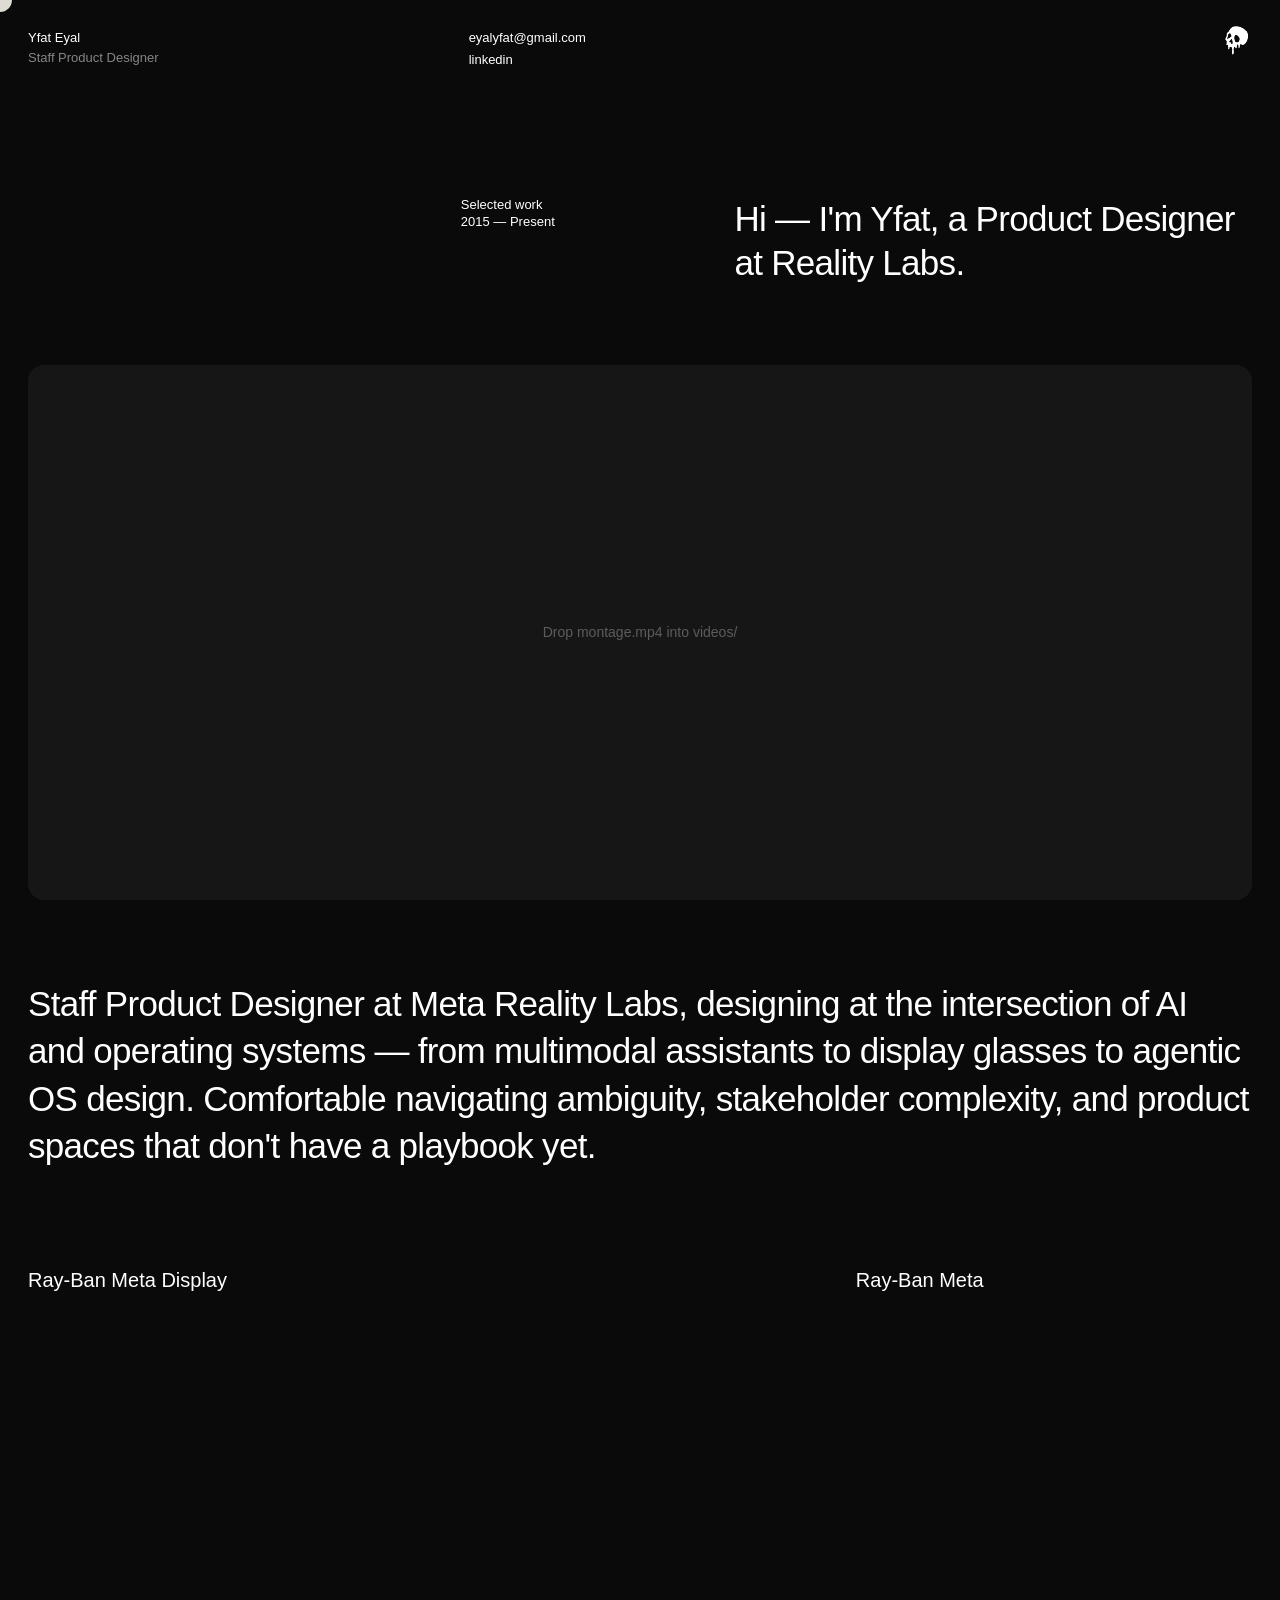
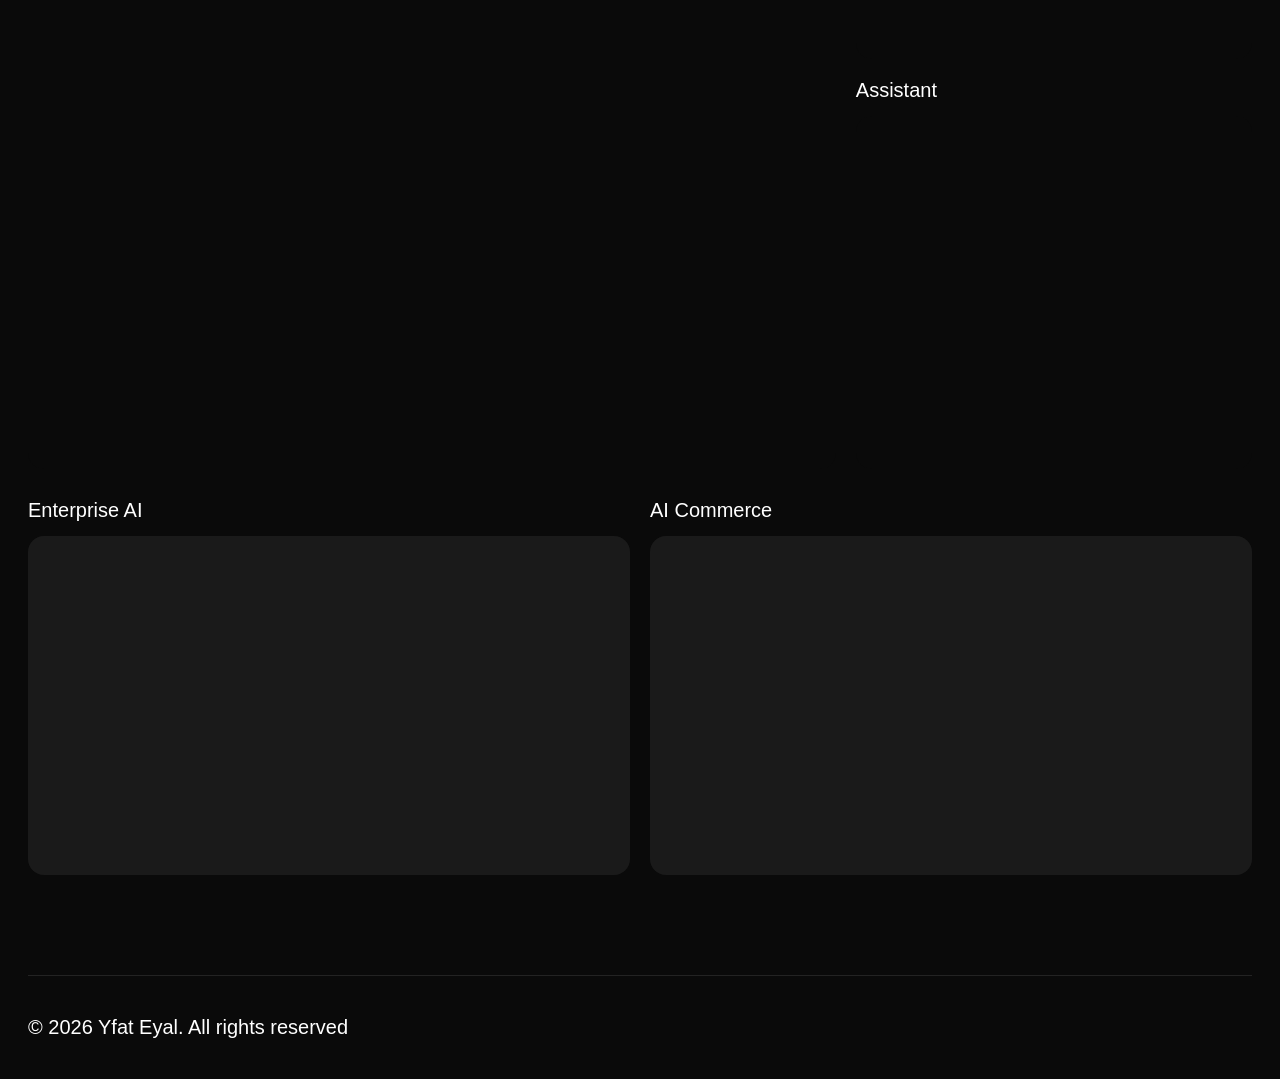
==== index.html @ 8443799b "Portfolio site initial build" ====
<!DOCTYPE html>
<html lang="en">
<head>
<meta charset="UTF-8">
<meta name="viewport" content="width=device-width, initial-scale=1.0">
<title>Yfat Eyal — Staff Product Designer</title>
<link rel="stylesheet" href="styles.css">
</head>
<body>

<!-- NAV -->
<header id="header">
  <div class="nav-left">
    <div class="nav-name">Yfat Eyal</div>
    <div class="nav-title">Staff Product Designer</div>
  </div>
  <div class="nav-mid">
    <a href="mailto:eyalyfat@gmail.com" class="nav-link magnetic">eyalyfat@gmail.com</a>
    <a href="#" class="nav-link magnetic">linkedin</a>
  </div>
  <div class="nav-right">
    <img class="nav-skull" src="skull.png" alt="">
  </div>
</header>

<!-- HERO -->
<section id="hero">
  <div class="hero-left">
    <p class="hero-label">Selected work</p>
    <p class="hero-date">2015 — Present</p>
  </div>
  <h1 class="hero-statement">Hi — I'm Yfat, a Product Designer at Reality Labs.</h1>
</section>

<!-- MONTAGE -->
<section id="montage">
  <video autoplay loop muted playsinline>
    <source src="videos/montage.mp4" type="video/mp4">
  </video>
  <div class="montage-placeholder">Drop montage.mp4 into videos/</div>
</section>

<!-- BIO -->
<section id="bio">
  <p class="bio-text">Staff Product Designer at Meta Reality Labs, designing at the intersection of AI and operating systems — from multimodal assistants to display glasses to agentic OS design. Comfortable navigating ambiguity, stakeholder complexity, and product spaces that don't have a playbook yet.</p>
</section>

<!-- PROJECTS -->
<section id="projects">
  <div class="projects-grid">

    <!-- Row 1: tall left + short right -->
    <div class="project project-tall" data-reveal>
      <div class="project-label">
        <a href="display.html" class="project-link">Ray-Ban Meta Display</a>
      </div>
      <div class="project-desc-hover">
        <p class="project-desc-text">Leading product design for Meta's first display glasses — defining the OS, interaction model, and system UX from concept through launch.</p>
      </div>
      <div class="project-media project-media-tall">
        <video autoplay loop muted playsinline>
          <source src="videos/display.mp4" type="video/mp4">
        </video>
      </div>
    </div>

    <div class="project-stack">
      <div class="project" data-reveal>
        <div class="project-label">
          <a href="rayban.html" class="project-link">Ray-Ban Meta</a>
        </div>
        <div class="project-desc-hover">
          <p class="project-desc-text">Defining the end-to-end experience for Meta's most successful wearable — camera, audio, AI, and daily use.</p>
        </div>
        <div class="project-media project-media-short">
          <video autoplay loop muted playsinline>
            <source src="videos/rayban.mp4" type="video/mp4">
          </video>
        </div>
      </div>

      <div class="project" data-reveal>
        <div class="project-label">
          <a href="assistant.html" class="project-link">Assistant</a>
        </div>
        <div class="project-desc-hover">
          <p class="project-desc-text">Designing Meta AI's assistant across Portal, Ray-Ban Meta, and Quest — one voice, multiple devices.</p>
        </div>
        <div class="project-media project-media-short">
          <video autoplay loop muted playsinline>
            <source src="videos/assistant.mp4" type="video/mp4">
          </video>
        </div>
      </div>
    </div>

  </div>

  <!-- Row 2: two equal columns -->
  <div class="projects-row">
    <div class="project" data-reveal>
      <div class="project-label">
        <a href="enterprise.html" class="project-link">Enterprise AI</a>
      </div>
      <div class="project-desc-hover">
        <p class="project-desc-text">Leveraging AI to streamline Meta's internal asset operations — from vision to shipped product.</p>
      </div>
      <div class="project-media project-media-wide">
        <div class="media-placeholder-bg"></div>
      </div>
    </div>

    <div class="project" data-reveal>
      <div class="project-label">
        <a href="commerce.html" class="project-link">AI Commerce</a>
      </div>
      <div class="project-desc-hover">
        <p class="project-desc-text">Applying CV and NLU across Instagram and Meta's apps to reduce friction in shopping experiences.</p>
      </div>
      <div class="project-media project-media-wide">
        <div class="media-placeholder-bg"></div>
      </div>
    </div>
  </div>

</section>

<!-- FOOTER -->
<footer id="footer">
  <span class="footer-text">© 2026 Yfat Eyal. All rights reserved</span>
</footer>

<div id="cursor-dot"></div>
<script src="cursor.js"></script>
<script src="app.js"></script>
</body>
</html>
---- styles.css ----
* { margin: 0; padding: 0; box-sizing: border-box; }

:root {
  --bg: #0a0a0a;
  --white: #ffffff;
  --gray-1: rgba(255, 255, 255, 0.85);
  --gray-2: rgba(255, 255, 255, 0.5);
  --gray-3: rgba(255, 255, 255, 0.3);
  --font: 'Helvetica Neue', Helvetica, Arial, sans-serif;
  --edge: 28px;
}

html { scroll-behavior: smooth; cursor: none; }
body {
  background: var(--bg);
  color: var(--white);
  font-family: var(--font);
  font-weight: 400;
  -webkit-font-smoothing: antialiased;
  cursor: none;
  overflow-x: hidden;
}
a, button { cursor: none; }

/* ================================ */
/* CURSOR                           */
/* ================================ */
#cursor-dot {
  position: fixed; top: 0; left: 0;
  width: 40px; height: 40px;
  border-radius: 50%;
  background: #e8e4de;
  pointer-events: none; z-index: 9999;
  mix-blend-mode: difference;
}
#cursor-dot.hovering {
  width: 80px; height: 80px;
  background: #e8e4de;
}
#cursor-dot.on-text,
#cursor-dot.on-text-lg,
#cursor-dot.on-text-xl {
  background: #e8e4de;
  border-radius: 50% !important;
  mix-blend-mode: difference;
}
#cursor-dot.on-text { width: 60px !important; height: 60px !important; }
#cursor-dot.on-text-lg { width: 80px !important; height: 80px !important; }
#cursor-dot.on-text-xl { width: 100px !important; height: 100px !important; }
#cursor-dot.clicking { transform: scale(0.85); }

/* ================================ */
/* HEADER                           */
/* ================================ */
#header {
  display: grid;
  grid-template-columns: 36% 1fr auto;
  padding: var(--edge);
  align-items: flex-start;
}

.nav-name { font-size: 13px; font-weight: 500; color: var(--white); line-height: 1.5; }
.nav-title { font-size: 13px; color: var(--gray-2); line-height: 1.5; }
.nav-mid { display: flex; flex-direction: column; gap: 2px; }
.nav-link { font-size: 13px; color: var(--white); text-decoration: none; line-height: 1.5; transition: color 0.2s; }
.nav-link:hover { color: var(--gray-2); }
.nav-right { display: flex; justify-content: flex-end; }

.nav-skull {
  width: 32px;
  height: auto;
  mix-blend-mode: screen;
  filter: grayscale(1) brightness(2);
  animation: skullDrip 3s ease-in-out infinite;
  margin-top: -6px;
}

@keyframes skullDrip {
  0%, 100% { transform: translateY(0); }
  50% { transform: translateY(3px); }
}

/* ================================ */
/* HERO                             */
/* ================================ */
#hero {
  position: relative;
  padding: 100px var(--edge) 80px;
}

.hero-left {
  position: absolute;
  left: 36%;
  top: 100px;
}
.hero-label { font-size: 13px; color: var(--white); margin-bottom: 2px; }
.hero-date { font-size: 13px; color: var(--white); }

.hero-statement {
  margin-left: calc(60% - var(--edge));
  font-size: 35px;
  font-weight: 400;
  line-height: 1.25;
  color: var(--white);
  letter-spacing: -0.02em;
  max-width: 580px;
}

/* ================================ */
/* MONTAGE                          */
/* ================================ */
#montage {
  margin: 0 var(--edge);
  aspect-ratio: 16 / 7;
  overflow: hidden;
  position: relative;
  border-radius: 16px;
}
#montage video { width: 100%; height: 100%; object-fit: cover; }
.montage-placeholder {
  position: absolute; inset: 0;
  background: #161616;
  display: flex; align-items: center; justify-content: center;
  color: var(--gray-3); font-size: 14px;
}

/* ================================ */
/* BIO                              */
/* ================================ */
#bio { padding: 80px var(--edge) 100px; }
.bio-text {
  font-size: 35px;
  font-weight: 400;
  line-height: 1.35;
  color: var(--white);
  letter-spacing: -0.02em;
}

/* ================================ */
/* PROJECTS                         */
/* ================================ */
#projects { padding: 0 var(--edge); }

.projects-grid {
  display: grid;
  grid-template-columns: 66% 1fr;
  grid-template-rows: 800px;
  gap: 20px;
}

.project {
  opacity: 0; transform: translateY(30px);
  transition: opacity 0.7s cubic-bezier(0.16, 1, 0.3, 1), transform 0.7s cubic-bezier(0.16, 1, 0.3, 1);
}
.project.revealed { opacity: 1; transform: translateY(0); }

.project-tall {
  display: flex;
  flex-direction: column;
  height: 100%;
}
.project-tall .project-media {
  flex: 1;
  height: 0;
}

.project-stack {
  display: grid;
  grid-template-rows: 1fr 1fr;
  gap: 20px;
  height: 100%;
}

.project-stack .project {
  display: flex;
  flex-direction: column;
  min-height: 0;
}
.project-stack .project-media {
  flex: 1;
  height: 0;
}

.project-label { display: flex; align-items: center; gap: 6px; margin-bottom: 14px; }
.project-link { font-size: 20px; color: var(--white); text-decoration: none; pointer-events: none; }

.project-media {
  width: 100%; overflow: hidden; position: relative;
  background: #0a0a0a; border-radius: 16px;
  min-height: 0;
}
.project-media video { width: 100%; height: 100%; object-fit: cover; display: block; position: absolute; inset: 0; }
.project-media-tall { min-height: 0; }
.project-media-short { min-height: 0; }
.project-media-wide { aspect-ratio: 16 / 9; }

.media-placeholder {
  position: absolute; inset: 0;
  display: flex; align-items: center; justify-content: center;
  color: var(--gray-3); font-size: 14px;
}

/* Hover: image goes black, description appears */
.project-media {
  transition: background 0.4s ease;
}

.project-media video,
.project-media .media-placeholder-bg {
  transition: opacity 0.4s ease;
}

.project:hover .project-media video,
.project:hover .project-media .media-placeholder-bg {
  opacity: 0;
}

.media-placeholder-bg {
  position: absolute;
  inset: 0;
  background: #1a1a1a;
}

.project-hover {
  display: none;
}

.project-desc-hover {
  max-height: 0;
  overflow: hidden;
  opacity: 0;
  transition: max-height 0.4s ease, opacity 0.3s ease, margin 0.3s ease;
  margin-bottom: 0;
}

.project:hover .project-desc-hover {
  max-height: 100px;
  opacity: 1;
  margin-bottom: 10px;
}

.project-desc-text {
  font-size: 20px;
  font-weight: 400;
  color: var(--white);
  line-height: 1.4;
  padding-top: 6px;
  max-width: 60%;
}

.projects-row {
  display: grid; grid-template-columns: 1fr 1fr;
  gap: 20px; margin-top: 30px;
}

/* ================================ */
/* FOOTER                           */
/* ================================ */
#footer {
  padding: 40px 0;
  margin: 100px var(--edge) 0;
  border-top: 1px solid rgba(255, 255, 255, 0.1);
  text-align: left;
}
.footer-text {
  font-size: 20px;
  font-weight: 300;
  color: var(--white);
}

/* ================================ */
/* RESPONSIVE                       */
/* ================================ */
@media (max-width: 1024px) {
  .hero-statement { font-size: 36px; max-width: 480px; }
  .bio-text { font-size: 36px; }
}

@media (max-width: 768px) {
  :root { --edge: 20px; }

  #header {
    display: grid;
    grid-template-columns: auto 1fr auto;
    gap: 16px;
    align-items: flex-start;
  }
  .nav-mid { flex-direction: row; gap: 12px; flex-wrap: wrap; }
  .nav-skull { width: 24px; margin-top: 0; }

  #hero {
    display: block;
    padding: 60px var(--edge) 40px;
  }
  .hero-left { display: none; }
  .hero-statement {
    margin-left: 0;
    font-size: 36px;
    max-width: 100%;
  }

  #montage { margin: 0 var(--edge); aspect-ratio: 16 / 9; }

  #bio { padding: 40px var(--edge) 60px; }
  .bio-text { font-size: 28px; }

  .projects-grid {
    grid-template-columns: 1fr;
    grid-template-rows: auto;
  }
  .project-tall { height: auto; }
  .project-tall .project-media { height: auto; }
  .project-media-tall { min-height: auto; aspect-ratio: 16 / 10; }
  .project-media-short { aspect-ratio: 16 / 10; }
  .project-media video { position: relative; }
  .project-stack { gap: 30px; }
  .projects-row { grid-template-columns: 1fr; }
  .project-media-wide { aspect-ratio: 16 / 10; }

  .project-hover { padding: 20px; }
  .project-hover-text { font-size: 24px; }
}

@media (max-width: 480px) {
  :root { --edge: 16px; }
  .hero-statement { font-size: 28px; }
  .bio-text { font-size: 24px; }
  .project-hover-text { font-size: 20px; }
}
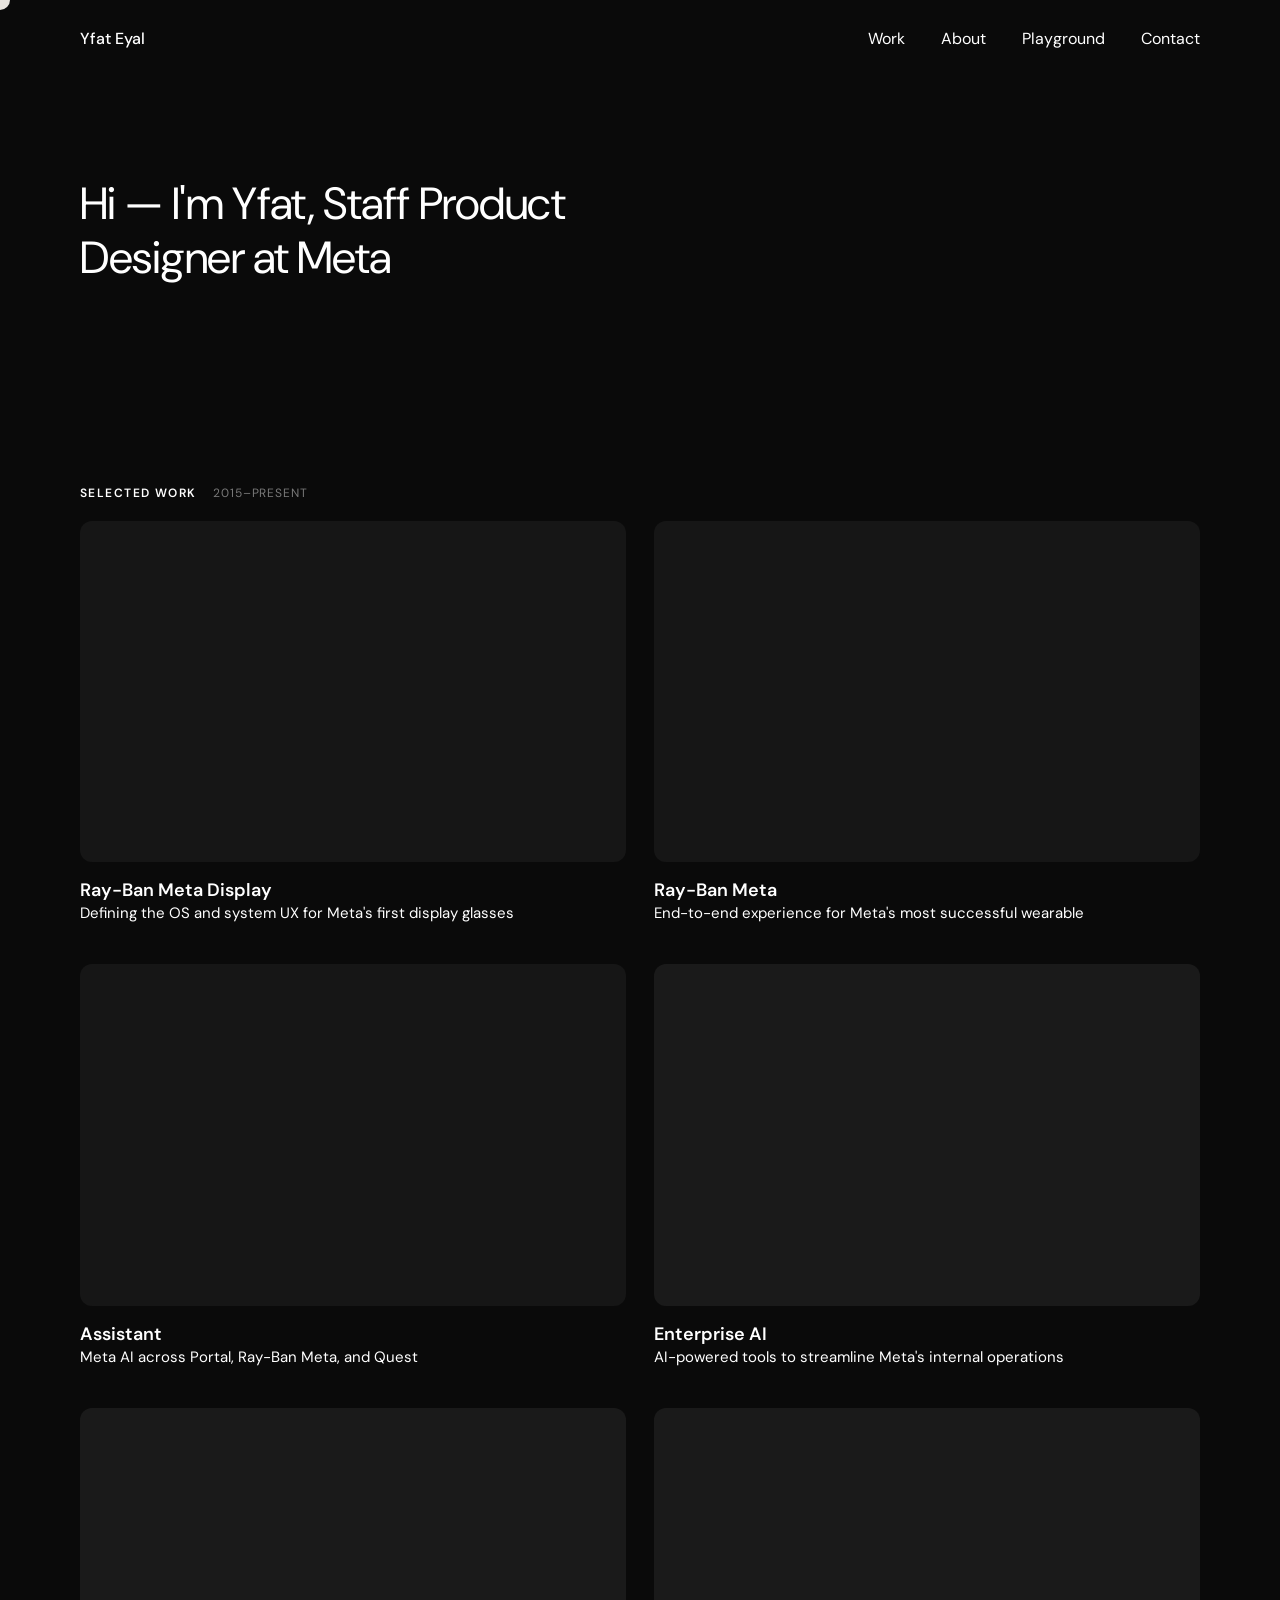
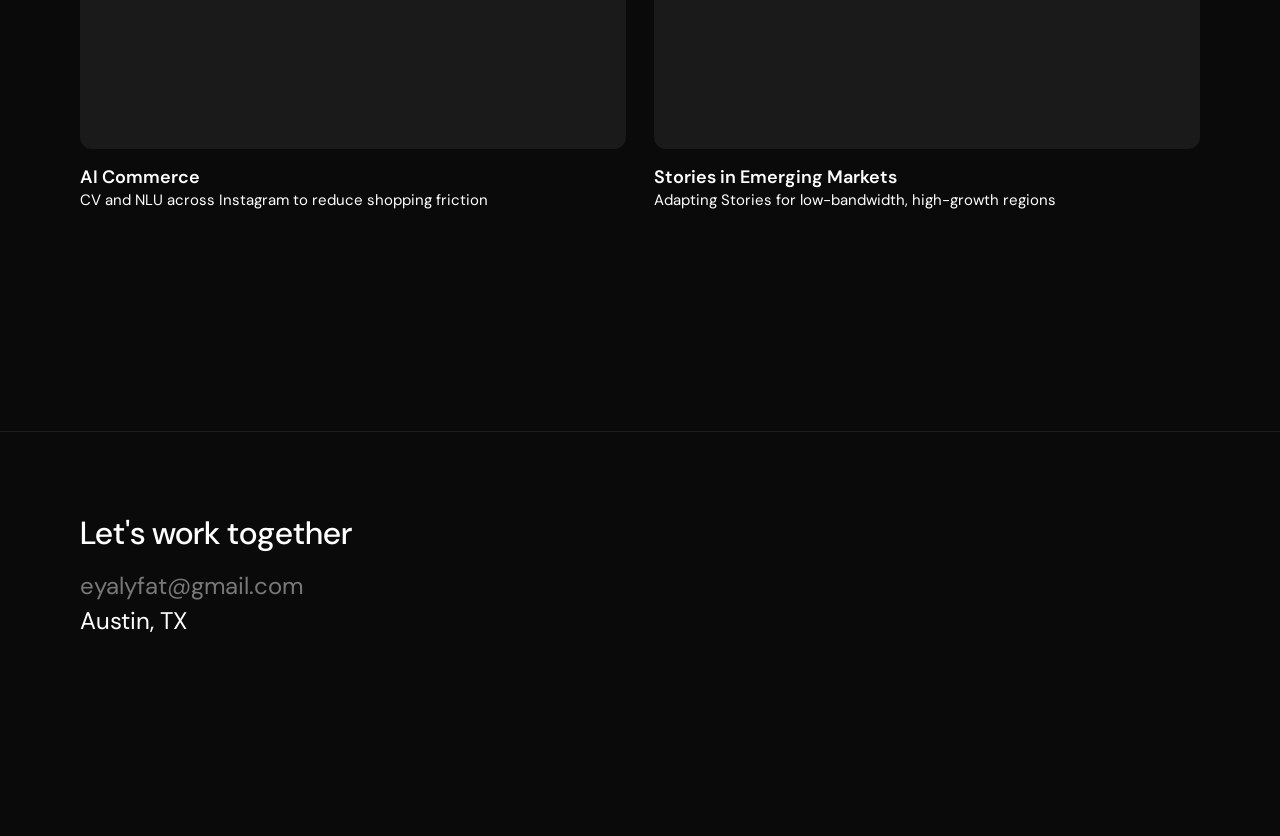
==== commit 9a4c62df: "Footer update, nav, cursor, modal, layout refinements" ====
--- a/index.html
+++ b/index.html
@@ -3,134 +3,121 @@
 <head>
 <meta charset="UTF-8">
 <meta name="viewport" content="width=device-width, initial-scale=1.0">
-<title>Yfat Eyal — Staff Product Designer</title>
+<title>Yfat Eyal — Product Designer</title>
+<link rel="preconnect" href="https://fonts.googleapis.com">
+<link rel="preconnect" href="https://fonts.gstatic.com" crossorigin>
+<link href="https://fonts.googleapis.com/css2?family=DM+Sans:wght@400;500;600;700&display=swap" rel="stylesheet">
 <link rel="stylesheet" href="styles.css">
 </head>
 <body>
 
 <!-- NAV -->
-<header id="header">
-  <div class="nav-left">
-    <div class="nav-name">Yfat Eyal</div>
-    <div class="nav-title">Staff Product Designer</div>
+<nav id="nav">
+  <a href="index.html" class="nav-name nav-link">Yfat Eyal</a>
+  <div class="nav-links">
+    <a href="#work" class="nav-link">Work</a>
+    <a href="about.html" class="nav-link">About</a>
+    <a href="playground.html" class="nav-link">Playground</a>
+    <a href="mailto:eyalyfat@gmail.com" class="nav-link">Contact</a>
   </div>
-  <div class="nav-mid">
-    <a href="mailto:eyalyfat@gmail.com" class="nav-link magnetic">eyalyfat@gmail.com</a>
-    <a href="#" class="nav-link magnetic">linkedin</a>
-  </div>
-  <div class="nav-right">
-    <img class="nav-skull" src="skull.png" alt="">
-  </div>
-</header>
+</nav>
 
 <!-- HERO -->
 <section id="hero">
-  <div class="hero-left">
-    <p class="hero-label">Selected work</p>
-    <p class="hero-date">2015 — Present</p>
-  </div>
-  <h1 class="hero-statement">Hi — I'm Yfat, a Product Designer at Reality Labs.</h1>
+  <h1 class="hero-text">Hi — I'm Yfat, Staff Product Designer at Meta</h1>
 </section>
 
-<!-- MONTAGE -->
-<section id="montage">
-  <video autoplay loop muted playsinline>
-    <source src="videos/montage.mp4" type="video/mp4">
-  </video>
-  <div class="montage-placeholder">Drop montage.mp4 into videos/</div>
+<!-- WORK -->
+<section id="work">
+  <div class="section-label">
+    <span class="label-title">SELECTED WORK</span>
+    <span class="label-date">2015–PRESENT</span>
+  </div>
+
+  <div class="work-grid">
+    <div class="work-item" data-reveal>
+      <div class="work-media">
+        <video autoplay loop muted playsinline><source src="videos/display.mp4" type="video/mp4"></video>
+      </div>
+      <h3 class="work-name">Ray-Ban Meta Display</h3>
+      <p class="work-desc">Defining the OS and system UX for Meta's first display glasses</p>
+    </div>
+
+    <div class="work-item" data-reveal>
+      <div class="work-media">
+        <video autoplay loop muted playsinline><source src="videos/rayban.mp4" type="video/mp4"></video>
+      </div>
+      <h3 class="work-name">Ray-Ban Meta</h3>
+      <p class="work-desc">End-to-end experience for Meta's most successful wearable</p>
+    </div>
+
+    <div class="work-item" data-reveal>
+      <div class="work-media">
+        <video autoplay loop muted playsinline><source src="videos/assistant.mp4" type="video/mp4"></video>
+      </div>
+      <h3 class="work-name">Assistant</h3>
+      <p class="work-desc">Meta AI across Portal, Ray-Ban Meta, and Quest</p>
+    </div>
+
+    <div class="work-item" data-reveal>
+      <div class="work-media">
+        <div class="work-placeholder"></div>
+      </div>
+      <h3 class="work-name">Enterprise AI</h3>
+      <p class="work-desc">AI-powered tools to streamline Meta's internal operations</p>
+    </div>
+
+    <div class="work-item" data-reveal>
+      <div class="work-media">
+        <div class="work-placeholder"></div>
+      </div>
+      <h3 class="work-name">AI Commerce</h3>
+      <p class="work-desc">CV and NLU across Instagram to reduce shopping friction</p>
+    </div>
+
+    <div class="work-item" data-reveal>
+      <div class="work-media">
+        <div class="work-placeholder"></div>
+      </div>
+      <h3 class="work-name">Stories in Emerging Markets</h3>
+      <p class="work-desc">Adapting Stories for low-bandwidth, high-growth regions</p>
+    </div>
+  </div>
 </section>
 
-<!-- BIO -->
-<section id="bio">
-  <p class="bio-text">Staff Product Designer at Meta Reality Labs, designing at the intersection of AI and operating systems — from multimodal assistants to display glasses to agentic OS design. Comfortable navigating ambiguity, stakeholder complexity, and product spaces that don't have a playbook yet.</p>
-</section>
-
-<!-- PROJECTS -->
-<section id="projects">
-  <div class="projects-grid">
-
-    <!-- Row 1: tall left + short right -->
-    <div class="project project-tall" data-reveal>
-      <div class="project-label">
-        <a href="display.html" class="project-link">Ray-Ban Meta Display</a>
-      </div>
-      <div class="project-desc-hover">
-        <p class="project-desc-text">Leading product design for Meta's first display glasses — defining the OS, interaction model, and system UX from concept through launch.</p>
-      </div>
-      <div class="project-media project-media-tall">
-        <video autoplay loop muted playsinline>
-          <source src="videos/display.mp4" type="video/mp4">
-        </video>
-      </div>
-    </div>
-
-    <div class="project-stack">
-      <div class="project" data-reveal>
-        <div class="project-label">
-          <a href="rayban.html" class="project-link">Ray-Ban Meta</a>
+<!-- MODAL -->
+<div id="modal" class="modal-overlay" onclick="if(event.target===this)closeModal()">
+  <div class="modal-card">
+    <button class="modal-close" onclick="closeModal()">&#x2715;</button>
+    <div class="modal-hero" id="modal-hero"></div>
+    <div class="modal-body">
+      <h2 class="modal-title" id="modal-title"></h2>
+      <div class="modal-meta">
+        <div class="modal-meta-col">
+          <span class="modal-label">Role</span>
+          <span class="modal-value" id="modal-role"></span>
         </div>
-        <div class="project-desc-hover">
-          <p class="project-desc-text">Defining the end-to-end experience for Meta's most successful wearable — camera, audio, AI, and daily use.</p>
-        </div>
-        <div class="project-media project-media-short">
-          <video autoplay loop muted playsinline>
-            <source src="videos/rayban.mp4" type="video/mp4">
-          </video>
+        <div class="modal-meta-col">
+          <span class="modal-label">Year</span>
+          <span class="modal-value" id="modal-year"></span>
         </div>
       </div>
-
-      <div class="project" data-reveal>
-        <div class="project-label">
-          <a href="assistant.html" class="project-link">Assistant</a>
-        </div>
-        <div class="project-desc-hover">
-          <p class="project-desc-text">Designing Meta AI's assistant across Portal, Ray-Ban Meta, and Quest — one voice, multiple devices.</p>
-        </div>
-        <div class="project-media project-media-short">
-          <video autoplay loop muted playsinline>
-            <source src="videos/assistant.mp4" type="video/mp4">
-          </video>
-        </div>
-      </div>
-    </div>
-
-  </div>
-
-  <!-- Row 2: two equal columns -->
-  <div class="projects-row">
-    <div class="project" data-reveal>
-      <div class="project-label">
-        <a href="enterprise.html" class="project-link">Enterprise AI</a>
-      </div>
-      <div class="project-desc-hover">
-        <p class="project-desc-text">Leveraging AI to streamline Meta's internal asset operations — from vision to shipped product.</p>
-      </div>
-      <div class="project-media project-media-wide">
-        <div class="media-placeholder-bg"></div>
-      </div>
-    </div>
-
-    <div class="project" data-reveal>
-      <div class="project-label">
-        <a href="commerce.html" class="project-link">AI Commerce</a>
-      </div>
-      <div class="project-desc-hover">
-        <p class="project-desc-text">Applying CV and NLU across Instagram and Meta's apps to reduce friction in shopping experiences.</p>
-      </div>
-      <div class="project-media project-media-wide">
-        <div class="media-placeholder-bg"></div>
-      </div>
+      <div class="modal-divider"></div>
+      <div id="modal-sections"></div>
     </div>
   </div>
-
-</section>
+</div>
 
 <!-- FOOTER -->
 <footer id="footer">
-  <span class="footer-text">© 2026 Yfat Eyal. All rights reserved</span>
+  <div class="footer-top">
+    <h2 class="footer-heading">Let's work together</h2>
+    <a href="mailto:eyalyfat@gmail.com" class="footer-email">eyalyfat@gmail.com</a>
+    <p class="footer-location">Austin, TX</p>
+  </div>
 </footer>
 
-<div id="cursor-dot"></div>
+<div id="cursor-dot"><span class="cursor-label">VIEW</span></div>
 <script src="cursor.js"></script>
 <script src="app.js"></script>
 </body>
--- a/styles.css
+++ b/styles.css
@@ -4,10 +4,9 @@
   --bg: #0a0a0a;
   --white: #ffffff;
   --gray-1: rgba(255, 255, 255, 0.85);
-  --gray-2: rgba(255, 255, 255, 0.5);
-  --gray-3: rgba(255, 255, 255, 0.3);
-  --font: 'Helvetica Neue', Helvetica, Arial, sans-serif;
-  --edge: 28px;
+  --gray-2: rgba(255, 255, 255, 0.45);
+  --font: 'DM Sans', 'Helvetica Neue', Helvetica, Arial, sans-serif;
+  --edge: 80px;
 }
 
 html { scroll-behavior: smooth; cursor: none; }
@@ -18,312 +17,460 @@
   font-weight: 400;
   -webkit-font-smoothing: antialiased;
   cursor: none;
-  overflow-x: hidden;
-}
-a, button { cursor: none; }
-
-/* ================================ */
-/* CURSOR                           */
-/* ================================ */
+}
+a { color: inherit; text-decoration: none; cursor: none; }
+
+/* CURSOR */
 #cursor-dot {
-  position: fixed; top: 0; left: 0;
-  width: 40px; height: 40px;
+  position: fixed;
+  top: 0; left: 0;
+  width: 20px; height: 20px;
   border-radius: 50%;
   background: #e8e4de;
-  pointer-events: none; z-index: 9999;
-  mix-blend-mode: difference;
-}
-#cursor-dot.hovering {
-  width: 80px; height: 80px;
-  background: #e8e4de;
-}
-#cursor-dot.on-text,
-#cursor-dot.on-text-lg,
-#cursor-dot.on-text-xl {
-  background: #e8e4de;
-  border-radius: 50% !important;
-  mix-blend-mode: difference;
-}
-#cursor-dot.on-text { width: 60px !important; height: 60px !important; }
-#cursor-dot.on-text-lg { width: 80px !important; height: 80px !important; }
-#cursor-dot.on-text-xl { width: 100px !important; height: 100px !important; }
-#cursor-dot.clicking { transform: scale(0.85); }
-
-/* ================================ */
-/* HEADER                           */
-/* ================================ */
-#header {
+  pointer-events: none;
+  z-index: 9999;
+  display: flex;
+  align-items: center;
+  justify-content: center;
+  transition: width 0.3s ease, height 0.3s ease, margin 0.3s ease;
+}
+
+#cursor-dot.on-project {
+  width: 120px;
+  height: 120px;
+}
+
+#cursor-dot .cursor-label {
+  font-size: 13px;
+  font-weight: 600;
+  letter-spacing: 0.1em;
+  color: #0a0a0a;
+  opacity: 0;
+  transition: opacity 0.2s ease;
+}
+
+#cursor-dot.on-project .cursor-label {
+  opacity: 1;
+}
+
+#cursor-dot.on-nav {
+  border-radius: 100px;
+  background: #ffffff;
+}
+
+/* ================================ */
+/* NAV                              */
+/* ================================ */
+#nav {
+  display: flex;
+  justify-content: space-between;
+  align-items: center;
+  padding: 28px var(--edge);
+}
+
+.nav-logo {
+  display: flex;
+  align-items: center;
+}
+
+.nav-cactus {
+  width: 41px;
+  height: auto;
+  object-fit: contain;
+}
+
+.nav-name {
+  font-size: 16px;
+  font-weight: 500;
+}
+
+.nav-links {
+  display: flex;
+  gap: 36px;
+}
+
+.nav-link {
+  font-size: 16px;
+  color: var(--white);
+  transition: color 0.2s ease;
+  position: relative;
+  z-index: 10000;
+}
+
+.nav-link:hover {
+  color: #0a0a0a;
+}
+
+/* ================================ */
+/* HERO                             */
+/* ================================ */
+#hero {
+  padding: 100px var(--edge) 200px;
+  max-width: 778px;
+}
+
+.hero-text {
+  font-size: 45px;
+  line-height: 1.2;
+  font-weight: 400;
+  letter-spacing: -0.01em;
+}
+
+.hero-bold {
+  color: var(--white);
+  font-weight: 400;
+}
+
+.hero-light {
+  color: var(--white);
+}
+
+/* ================================ */
+/* WORK                             */
+/* ================================ */
+#work {
+  padding: 0 var(--edge) 160px;
+}
+
+.section-label {
+  display: flex;
+  gap: 16px;
+  align-items: baseline;
+  margin-bottom: 20px;
+}
+
+.label-title {
+  font-size: 12px;
+  font-weight: 600;
+  letter-spacing: 0.12em;
+  color: var(--white);
+}
+
+.label-date {
+  font-size: 12px;
+  font-weight: 400;
+  letter-spacing: 0.08em;
+  color: var(--gray-2);
+}
+
+.work-grid {
   display: grid;
-  grid-template-columns: 36% 1fr auto;
-  padding: var(--edge);
+  grid-template-columns: 1fr 1fr;
+  gap: 40px 28px;
+}
+
+.work-item {
+  opacity: 0;
+  transform: translateY(30px);
+  transition: opacity 0.7s cubic-bezier(0.16, 1, 0.3, 1),
+              transform 0.7s cubic-bezier(0.16, 1, 0.3, 1);
+}
+
+.work-item.revealed {
+  opacity: 1;
+  transform: translateY(0);
+}
+
+.work-media {
+  width: 100%;
+  aspect-ratio: 16 / 10;
+  border-radius: 12px;
+  overflow: hidden;
+  background: #161616;
+  margin-bottom: 16px;
+}
+
+.work-media video {
+  width: 100%;
+  height: 100%;
+  object-fit: cover;
+  display: block;
+}
+
+.work-placeholder {
+  width: 100%;
+  height: 100%;
+  background: #1a1a1a;
+}
+
+.work-name {
+  font-size: 18px;
+  font-weight: 600;
+  color: var(--white);
+  margin-bottom: 1px;
+}
+
+.work-desc {
+  font-size: 15px;
+  color: var(--white);
+  line-height: 1.4;
+}
+
+/* ================================ */
+/* MODAL                            */
+/* ================================ */
+.modal-overlay {
+  display: none;
+  position: fixed;
+  inset: 0;
+  background: rgba(0, 0, 0, 0.7);
+  z-index: 10000;
   align-items: flex-start;
-}
-
-.nav-name { font-size: 13px; font-weight: 500; color: var(--white); line-height: 1.5; }
-.nav-title { font-size: 13px; color: var(--gray-2); line-height: 1.5; }
-.nav-mid { display: flex; flex-direction: column; gap: 2px; }
-.nav-link { font-size: 13px; color: var(--white); text-decoration: none; line-height: 1.5; transition: color 0.2s; }
-.nav-link:hover { color: var(--gray-2); }
-.nav-right { display: flex; justify-content: flex-end; }
-
-.nav-skull {
-  width: 32px;
-  height: auto;
-  mix-blend-mode: screen;
-  filter: grayscale(1) brightness(2);
-  animation: skullDrip 3s ease-in-out infinite;
-  margin-top: -6px;
-}
-
-@keyframes skullDrip {
-  0%, 100% { transform: translateY(0); }
-  50% { transform: translateY(3px); }
-}
-
-/* ================================ */
-/* HERO                             */
-/* ================================ */
-#hero {
+  justify-content: center;
+  padding: 60px 40px;
+  overflow-y: auto;
+}
+
+.modal-overlay.open {
+  display: flex;
+}
+
+.modal-card {
+  background: #141414;
+  border-radius: 16px;
+  width: 100%;
+  max-width: 780px;
+  max-height: 85vh;
+  overflow-y: auto;
   position: relative;
+  margin: auto;
+}
+
+.modal-close {
+  position: sticky;
+  top: 16px;
+  float: right;
+  margin-right: 20px;
+  margin-top: 16px;
+  background: none;
+  border: none;
+  color: var(--white);
+  font-size: 22px;
+  cursor: pointer;
+  z-index: 10;
+  opacity: 0.7;
+  transition: opacity 0.2s;
+}
+
+.modal-close:hover { opacity: 1; }
+
+.modal-hero {
+  aspect-ratio: 16 / 9;
+  background: #0a0a0a;
+  overflow: hidden;
+  border-radius: 0;
+  margin: 56px 24px 0;
+}
+
+.modal-hero video {
+  width: 100%;
+  height: 100%;
+  object-fit: cover;
+}
+
+.modal-body {
+  padding: 32px 40px 40px;
+}
+
+.modal-title {
+  font-size: 36px;
+  font-weight: 500;
+  color: var(--white);
+  margin-bottom: 24px;
+}
+
+.modal-meta {
+  display: flex;
+  gap: 60px;
+  margin-bottom: 24px;
+}
+
+.modal-meta-col {
+  display: flex;
+  flex-direction: column;
+  gap: 4px;
+}
+
+.modal-label {
+  font-size: 12px;
+  font-weight: 500;
+  letter-spacing: 0.08em;
+  text-transform: uppercase;
+  color: var(--gray-2);
+}
+
+.modal-value {
+  font-size: 16px;
+  color: var(--white);
+}
+
+.modal-divider {
+  height: 1px;
+  background: rgba(255, 255, 255, 0.1);
+  margin-bottom: 32px;
+}
+
+.modal-section {
+  margin-bottom: 32px;
+}
+
+.modal-section:last-child {
+  margin-bottom: 0;
+}
+
+.modal-section-label {
+  font-size: 12px;
+  font-weight: 500;
+  letter-spacing: 0.1em;
+  text-transform: uppercase;
+  color: var(--gray-2);
+  margin-bottom: 12px;
+}
+
+.modal-section-text {
+  font-size: 18px;
+  line-height: 1.6;
+  color: var(--white);
+}
+
+/* ================================ */
+/* FOOTER                           */
+/* ================================ */
+#footer {
+  padding: 80px var(--edge) 200px;
+  margin-top: 60px;
+  border-top: 1px solid rgba(255, 255, 255, 0.08);
+}
+
+.footer-heading {
+  font-size: 32px;
+  font-weight: 500;
+  color: var(--white);
+  margin-bottom: 16px;
+}
+
+.footer-email {
+  font-size: 24px;
+  color: var(--gray-2);
+  display: block;
+  margin-bottom: 4px;
+  transition: color 0.2s;
+}
+
+.footer-email:hover { color: var(--white); }
+
+.footer-location {
+  font-size: 24px;
+  color: var(--white);
+}
+
+.footer-bottom {
+  margin-top: 80px;
+}
+
+.footer-copy {
+  font-size: 14px;
+  color: var(--gray-2);
+}
+
+/* ================================ */
+/* ABOUT PAGE                       */
+/* ================================ */
+#about {
   padding: 100px var(--edge) 80px;
-}
-
-.hero-left {
-  position: absolute;
-  left: 36%;
-  top: 100px;
-}
-.hero-label { font-size: 13px; color: var(--white); margin-bottom: 2px; }
-.hero-date { font-size: 13px; color: var(--white); }
-
-.hero-statement {
-  margin-left: calc(60% - var(--edge));
-  font-size: 35px;
+  max-width: 700px;
+}
+
+.about-label {
+  font-size: 12px;
+  font-weight: 600;
+  letter-spacing: 0.12em;
+  color: var(--gray-2);
+  margin-bottom: 32px;
+}
+
+.about-text {
+  font-size: 32px;
   font-weight: 400;
-  line-height: 1.25;
-  color: var(--white);
-  letter-spacing: -0.02em;
-  max-width: 580px;
-}
-
-/* ================================ */
-/* MONTAGE                          */
-/* ================================ */
-#montage {
-  margin: 0 var(--edge);
-  aspect-ratio: 16 / 7;
-  overflow: hidden;
-  position: relative;
-  border-radius: 16px;
-}
-#montage video { width: 100%; height: 100%; object-fit: cover; }
-.montage-placeholder {
-  position: absolute; inset: 0;
-  background: #161616;
-  display: flex; align-items: center; justify-content: center;
-  color: var(--gray-3); font-size: 14px;
-}
-
-/* ================================ */
-/* BIO                              */
-/* ================================ */
-#bio { padding: 80px var(--edge) 100px; }
-.bio-text {
-  font-size: 35px;
-  font-weight: 400;
-  line-height: 1.35;
-  color: var(--white);
-  letter-spacing: -0.02em;
-}
-
-/* ================================ */
-/* PROJECTS                         */
-/* ================================ */
-#projects { padding: 0 var(--edge); }
-
-.projects-grid {
+  line-height: 1.45;
+  color: var(--white);
+  margin-bottom: 40px;
+}
+
+.about-links {
+  display: flex;
+  flex-direction: column;
+  gap: 8px;
+}
+
+.about-link {
+  font-size: 15px;
+  color: var(--white);
+  transition: opacity 0.2s;
+}
+
+.about-link:hover { opacity: 0.5; }
+
+#currently, #previously {
+  padding: 0 var(--edge) 60px;
+}
+
+.currently-divider {
+  height: 1px;
+  background: rgba(255, 255, 255, 0.1);
+  margin-bottom: 60px;
+}
+
+.currently-grid {
   display: grid;
-  grid-template-columns: 66% 1fr;
-  grid-template-rows: 800px;
-  gap: 20px;
-}
-
-.project {
-  opacity: 0; transform: translateY(30px);
-  transition: opacity 0.7s cubic-bezier(0.16, 1, 0.3, 1), transform 0.7s cubic-bezier(0.16, 1, 0.3, 1);
-}
-.project.revealed { opacity: 1; transform: translateY(0); }
-
-.project-tall {
-  display: flex;
-  flex-direction: column;
-  height: 100%;
-}
-.project-tall .project-media {
-  flex: 1;
-  height: 0;
-}
-
-.project-stack {
-  display: grid;
-  grid-template-rows: 1fr 1fr;
-  gap: 20px;
-  height: 100%;
-}
-
-.project-stack .project {
-  display: flex;
-  flex-direction: column;
-  min-height: 0;
-}
-.project-stack .project-media {
-  flex: 1;
-  height: 0;
-}
-
-.project-label { display: flex; align-items: center; gap: 6px; margin-bottom: 14px; }
-.project-link { font-size: 20px; color: var(--white); text-decoration: none; pointer-events: none; }
-
-.project-media {
-  width: 100%; overflow: hidden; position: relative;
-  background: #0a0a0a; border-radius: 16px;
-  min-height: 0;
-}
-.project-media video { width: 100%; height: 100%; object-fit: cover; display: block; position: absolute; inset: 0; }
-.project-media-tall { min-height: 0; }
-.project-media-short { min-height: 0; }
-.project-media-wide { aspect-ratio: 16 / 9; }
-
-.media-placeholder {
-  position: absolute; inset: 0;
-  display: flex; align-items: center; justify-content: center;
-  color: var(--gray-3); font-size: 14px;
-}
-
-/* Hover: image goes black, description appears */
-.project-media {
-  transition: background 0.4s ease;
-}
-
-.project-media video,
-.project-media .media-placeholder-bg {
-  transition: opacity 0.4s ease;
-}
-
-.project:hover .project-media video,
-.project:hover .project-media .media-placeholder-bg {
-  opacity: 0;
-}
-
-.media-placeholder-bg {
-  position: absolute;
-  inset: 0;
-  background: #1a1a1a;
-}
-
-.project-hover {
-  display: none;
-}
-
-.project-desc-hover {
-  max-height: 0;
-  overflow: hidden;
-  opacity: 0;
-  transition: max-height 0.4s ease, opacity 0.3s ease, margin 0.3s ease;
+  grid-template-columns: 200px 1fr;
+  gap: 40px;
+}
+
+.currently-label {
+  font-size: 12px;
+  font-weight: 600;
+  letter-spacing: 0.12em;
+  color: var(--gray-2);
+  padding-top: 4px;
+}
+
+.currently-title {
+  font-size: 18px;
+  font-weight: 600;
+  color: var(--white);
+  margin-bottom: 8px;
+}
+
+.currently-desc {
+  font-size: 15px;
+  color: var(--gray-2);
+  line-height: 1.5;
+  max-width: 600px;
+}
+
+.prev-item {
+  margin-bottom: 32px;
+}
+
+.prev-item:last-child {
   margin-bottom: 0;
 }
 
-.project:hover .project-desc-hover {
-  max-height: 100px;
-  opacity: 1;
-  margin-bottom: 10px;
-}
-
-.project-desc-text {
-  font-size: 20px;
-  font-weight: 400;
-  color: var(--white);
-  line-height: 1.4;
-  padding-top: 6px;
-  max-width: 60%;
-}
-
-.projects-row {
-  display: grid; grid-template-columns: 1fr 1fr;
-  gap: 20px; margin-top: 30px;
-}
-
-/* ================================ */
-/* FOOTER                           */
-/* ================================ */
-#footer {
-  padding: 40px 0;
-  margin: 100px var(--edge) 0;
-  border-top: 1px solid rgba(255, 255, 255, 0.1);
-  text-align: left;
-}
-.footer-text {
-  font-size: 20px;
-  font-weight: 300;
-  color: var(--white);
-}
-
 /* ================================ */
 /* RESPONSIVE                       */
 /* ================================ */
-@media (max-width: 1024px) {
-  .hero-statement { font-size: 36px; max-width: 480px; }
-  .bio-text { font-size: 36px; }
-}
-
-@media (max-width: 768px) {
+@media (max-width: 900px) {
+  :root { --edge: 32px; }
+  .hero-text { font-size: 28px; }
+  #hero { padding: 60px var(--edge) 80px; }
+  .work-grid { grid-template-columns: 1fr; gap: 32px; }
+  .currently-grid { grid-template-columns: 1fr; gap: 20px; }
+}
+
+@media (max-width: 480px) {
   :root { --edge: 20px; }
-
-  #header {
-    display: grid;
-    grid-template-columns: auto 1fr auto;
-    gap: 16px;
-    align-items: flex-start;
-  }
-  .nav-mid { flex-direction: row; gap: 12px; flex-wrap: wrap; }
-  .nav-skull { width: 24px; margin-top: 0; }
-
-  #hero {
-    display: block;
-    padding: 60px var(--edge) 40px;
-  }
-  .hero-left { display: none; }
-  .hero-statement {
-    margin-left: 0;
-    font-size: 36px;
-    max-width: 100%;
-  }
-
-  #montage { margin: 0 var(--edge); aspect-ratio: 16 / 9; }
-
-  #bio { padding: 40px var(--edge) 60px; }
-  .bio-text { font-size: 28px; }
-
-  .projects-grid {
-    grid-template-columns: 1fr;
-    grid-template-rows: auto;
-  }
-  .project-tall { height: auto; }
-  .project-tall .project-media { height: auto; }
-  .project-media-tall { min-height: auto; aspect-ratio: 16 / 10; }
-  .project-media-short { aspect-ratio: 16 / 10; }
-  .project-media video { position: relative; }
-  .project-stack { gap: 30px; }
-  .projects-row { grid-template-columns: 1fr; }
-  .project-media-wide { aspect-ratio: 16 / 10; }
-
-  .project-hover { padding: 20px; }
-  .project-hover-text { font-size: 24px; }
-}
-
-@media (max-width: 480px) {
-  :root { --edge: 16px; }
-  .hero-statement { font-size: 28px; }
-  .bio-text { font-size: 24px; }
-  .project-hover-text { font-size: 20px; }
-}
+  .hero-text { font-size: 24px; }
+  .nav-links { gap: 20px; }
+  .nav-name, .nav-link { font-size: 13px; }
+}
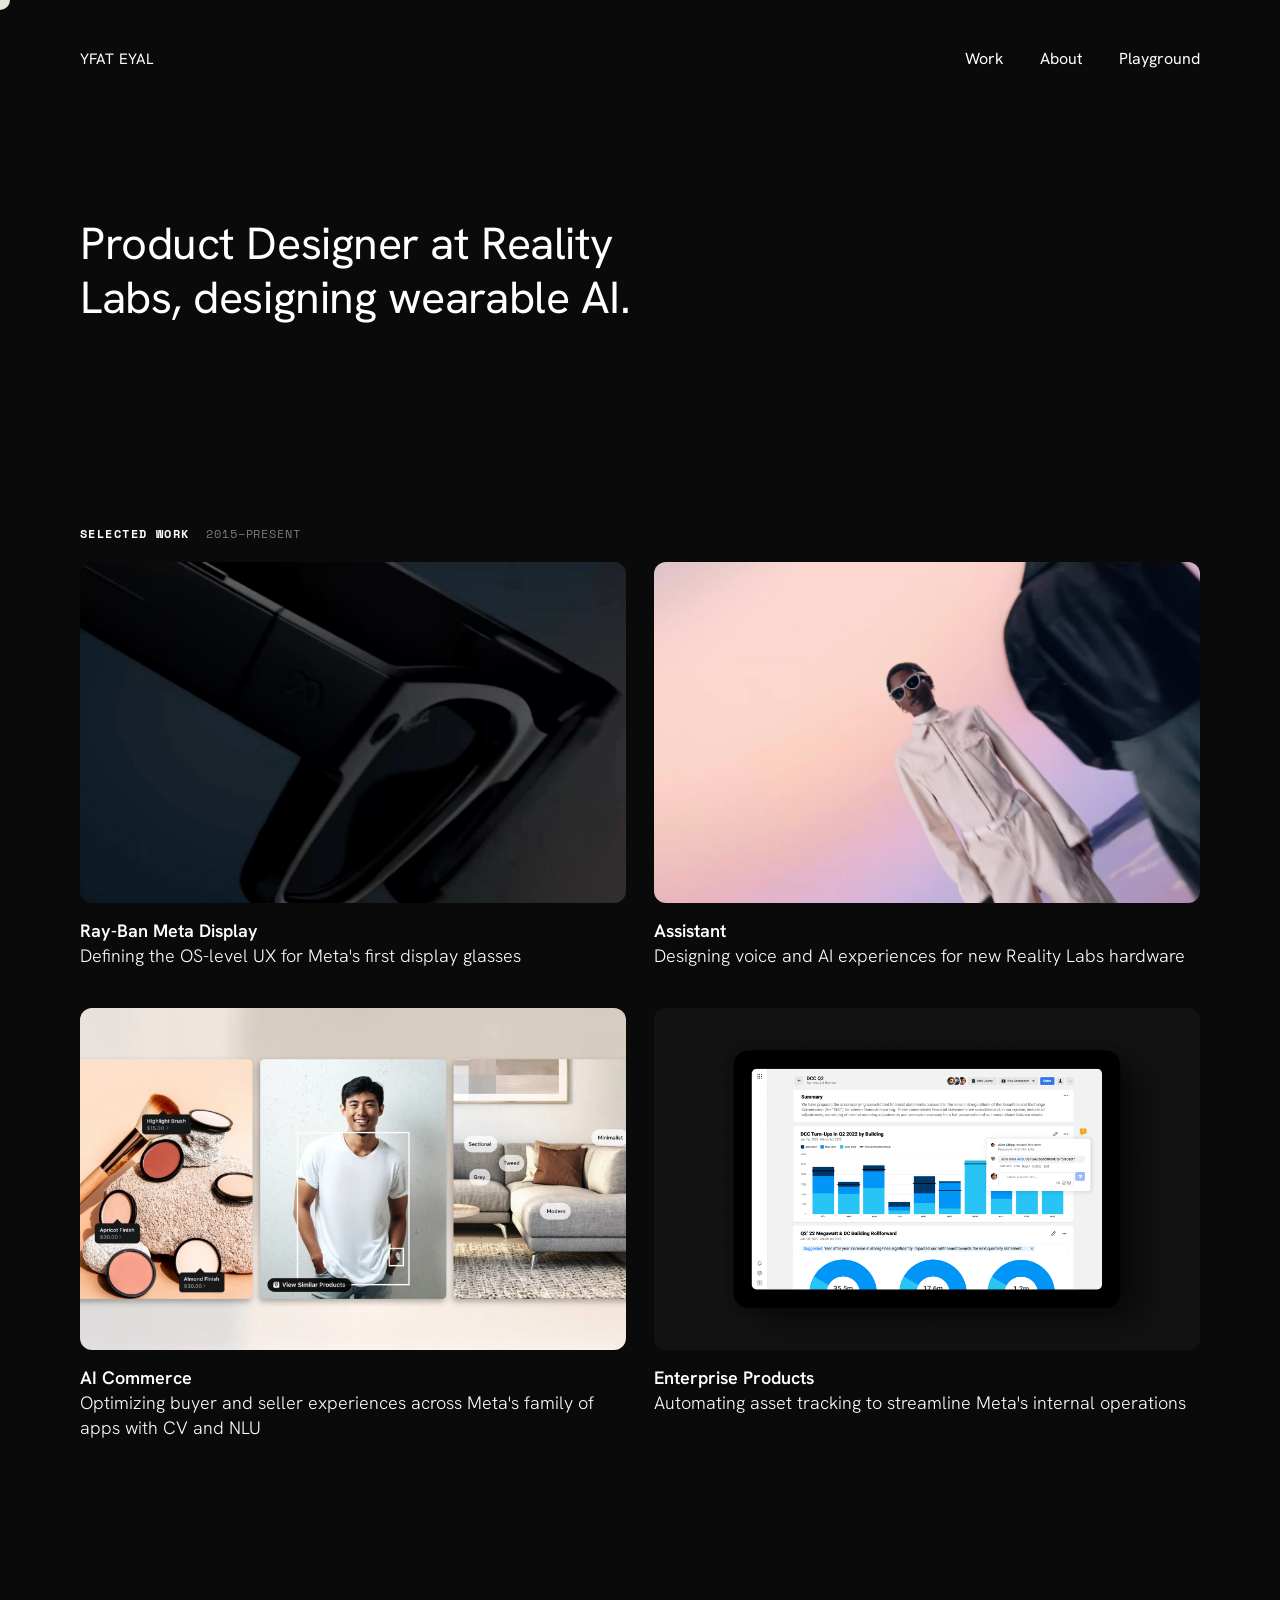
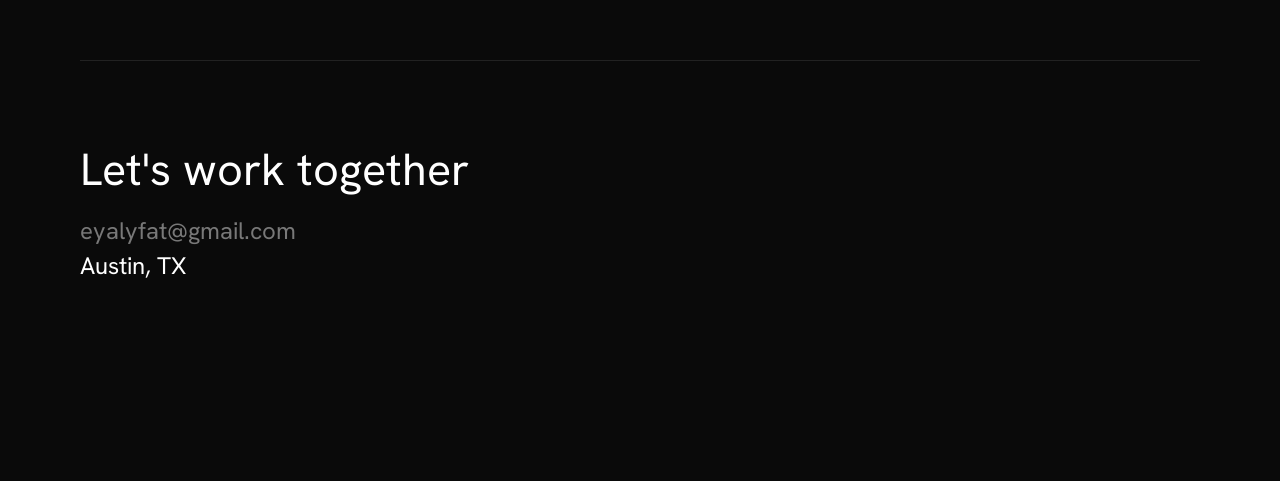
==== commit 28c02936: "Redesign About page, expand project modals, add media + mobile nav - About: single-statement intro +" ====
--- a/index.html
+++ b/index.html
@@ -6,25 +6,27 @@
 <title>Yfat Eyal — Product Designer</title>
 <link rel="preconnect" href="https://fonts.googleapis.com">
 <link rel="preconnect" href="https://fonts.gstatic.com" crossorigin>
-<link href="https://fonts.googleapis.com/css2?family=DM+Sans:wght@400;500;600;700&display=swap" rel="stylesheet">
+<link href="https://fonts.googleapis.com/css2?family=Hanken+Grotesk:wght@300;400;500;600;700&family=Space+Mono:wght@400;700&display=swap" rel="stylesheet">
 <link rel="stylesheet" href="styles.css">
 </head>
 <body>
 
 <!-- NAV -->
 <nav id="nav">
-  <a href="index.html" class="nav-name nav-link">Yfat Eyal</a>
+  <a href="index.html" class="nav-name">Yfat Eyal</a>
   <div class="nav-links">
     <a href="#work" class="nav-link">Work</a>
     <a href="about.html" class="nav-link">About</a>
     <a href="playground.html" class="nav-link">Playground</a>
-    <a href="mailto:eyalyfat@gmail.com" class="nav-link">Contact</a>
   </div>
+  <button class="nav-toggle" aria-label="Menu" aria-expanded="false">
+    <span></span><span></span>
+  </button>
 </nav>
 
 <!-- HERO -->
 <section id="hero">
-  <h1 class="hero-text">Hi — I'm Yfat, Staff Product Designer at Meta</h1>
+  <h1 class="hero-text">Product Designer at Reality Labs, designing wearable AI.</h1>
 </section>
 
 <!-- WORK -->
@@ -37,50 +39,34 @@
   <div class="work-grid">
     <div class="work-item" data-reveal>
       <div class="work-media">
-        <video autoplay loop muted playsinline><source src="videos/display.mp4" type="video/mp4"></video>
+        <video class="lazy-video" loop muted playsinline preload="none" poster="images/hn-poster.jpg"><source data-src="videos/hn.mp4" type="video/mp4"></video>
       </div>
       <h3 class="work-name">Ray-Ban Meta Display</h3>
-      <p class="work-desc">Defining the OS and system UX for Meta's first display glasses</p>
+      <p class="work-desc">Defining the OS-level UX for Meta's first display glasses</p>
     </div>
 
     <div class="work-item" data-reveal>
       <div class="work-media">
-        <video autoplay loop muted playsinline><source src="videos/rayban.mp4" type="video/mp4"></video>
+        <video class="lazy-video" loop muted playsinline preload="none" poster="images/shorter-poster.jpg"><source data-src="videos/shorter.mp4" type="video/mp4"></video>
       </div>
-      <h3 class="work-name">Ray-Ban Meta</h3>
-      <p class="work-desc">End-to-end experience for Meta's most successful wearable</p>
+      <h3 class="work-name">Assistant</h3>
+      <p class="work-desc">Designing voice and AI experiences for new Reality Labs hardware</p>
     </div>
 
     <div class="work-item" data-reveal>
       <div class="work-media">
-        <video autoplay loop muted playsinline><source src="videos/assistant.mp4" type="video/mp4"></video>
+        <img src="images/ai-commerce.webp" alt="AI Commerce" loading="lazy" decoding="async">
       </div>
-      <h3 class="work-name">Assistant</h3>
-      <p class="work-desc">Meta AI across Portal, Ray-Ban Meta, and Quest</p>
+      <h3 class="work-name">AI Commerce</h3>
+      <p class="work-desc">Optimizing buyer and seller experiences across Meta's family of apps with CV and NLU</p>
     </div>
 
     <div class="work-item" data-reveal>
       <div class="work-media">
-        <div class="work-placeholder"></div>
+        <img src="images/enterprise.webp" alt="Enterprise Products" loading="lazy" decoding="async">
       </div>
-      <h3 class="work-name">Enterprise AI</h3>
-      <p class="work-desc">AI-powered tools to streamline Meta's internal operations</p>
-    </div>
-
-    <div class="work-item" data-reveal>
-      <div class="work-media">
-        <div class="work-placeholder"></div>
-      </div>
-      <h3 class="work-name">AI Commerce</h3>
-      <p class="work-desc">CV and NLU across Instagram to reduce shopping friction</p>
-    </div>
-
-    <div class="work-item" data-reveal>
-      <div class="work-media">
-        <div class="work-placeholder"></div>
-      </div>
-      <h3 class="work-name">Stories in Emerging Markets</h3>
-      <p class="work-desc">Adapting Stories for low-bandwidth, high-growth regions</p>
+      <h3 class="work-name">Enterprise Products</h3>
+      <p class="work-desc">Automating asset tracking to streamline Meta's internal operations</p>
     </div>
   </div>
 </section>
@@ -120,5 +106,6 @@
 <div id="cursor-dot"><span class="cursor-label">VIEW</span></div>
 <script src="cursor.js"></script>
 <script src="app.js"></script>
+<script src="nav.js"></script>
 </body>
 </html>
--- a/styles.css
+++ b/styles.css
@@ -5,7 +5,8 @@
   --white: #ffffff;
   --gray-1: rgba(255, 255, 255, 0.85);
   --gray-2: rgba(255, 255, 255, 0.45);
-  --font: 'DM Sans', 'Helvetica Neue', Helvetica, Arial, sans-serif;
+  --font: 'Hanken Grotesk', 'Helvetica Neue', Helvetica, Arial, sans-serif;
+  --mono: 'Space Mono', ui-monospace, 'SF Mono', monospace;
   --edge: 80px;
 }
 
@@ -19,6 +20,49 @@
   cursor: none;
 }
 a { color: inherit; text-decoration: none; cursor: none; }
+
+/* Page entrance — content fades and stacks in on load */
+@keyframes fadeStackIn {
+  from { opacity: 0; transform: translateY(18px); }
+  to { opacity: 1; transform: translateY(0); }
+}
+
+@keyframes fadeIn {
+  from { opacity: 0; }
+  to { opacity: 1; }
+}
+
+#hero,
+#about,
+#work,
+#currently,
+#previously,
+#outside,
+#footer {
+  opacity: 0;
+  animation: fadeStackIn 0.7s cubic-bezier(0.16, 1, 0.3, 1) forwards;
+}
+
+/* Nav fades with opacity only — a transform here would trap the nav links
+   beneath the cursor pill (stacking context), hiding hovered text. */
+#nav {
+  opacity: 0;
+  animation: fadeIn 0.6s ease forwards;
+  animation-delay: 0.05s;
+}
+
+#hero, #about { animation-delay: 0.18s; }
+#work, #currently { animation-delay: 0.30s; }
+#previously { animation-delay: 0.42s; }
+#outside { animation-delay: 0.50s; }
+#footer { animation-delay: 0.30s; }
+
+@media (prefers-reduced-motion: reduce) {
+  #nav, #hero, #about, #work, #currently, #previously, #outside, #footer {
+    opacity: 1;
+    animation: none;
+  }
+}
 
 /* CURSOR */
 #cursor-dot {
@@ -28,7 +72,7 @@
   border-radius: 50%;
   background: #e8e4de;
   pointer-events: none;
-  z-index: 9999;
+  z-index: 10001;
   display: flex;
   align-items: center;
   justify-content: center;
@@ -56,6 +100,35 @@
 #cursor-dot.on-nav {
   border-radius: 100px;
   background: #ffffff;
+  mix-blend-mode: difference;
+}
+
+#cursor-dot.on-name {
+  width: 44px;
+  height: 44px;
+  background: transparent;
+}
+
+#cursor-dot.on-name .cursor-label { display: none; }
+
+#cursor-dot.on-name::after {
+  content: "👋";
+  font-size: 34px;
+  line-height: 1;
+}
+
+#cursor-dot.on-cowboy {
+  width: 44px;
+  height: 44px;
+  background: transparent;
+}
+
+#cursor-dot.on-cowboy .cursor-label { display: none; }
+
+#cursor-dot.on-cowboy::after {
+  content: "🤠";
+  font-size: 34px;
+  line-height: 1;
 }
 
 /* ================================ */
@@ -65,7 +138,7 @@
   display: flex;
   justify-content: space-between;
   align-items: center;
-  padding: 28px var(--edge);
+  padding: 48px var(--edge);
 }
 
 .nav-logo {
@@ -79,9 +152,49 @@
   object-fit: contain;
 }
 
+.nav-eyes {
+  display: flex;
+  gap: 2px;
+  align-items: center;
+}
+
+.eye {
+  width: 28px;
+  height: 28px;
+  background: var(--white);
+  border-radius: 50%;
+  display: flex;
+  align-items: center;
+  justify-content: center;
+  position: relative;
+  overflow: hidden;
+  animation: blink 4s ease-in-out infinite;
+}
+
+.eye:nth-child(2) {
+  animation-delay: 0.05s;
+}
+
+@keyframes blink {
+  0%, 18%, 22%, 100% { transform: scaleY(1); }
+  20% { transform: scaleY(0.05); }
+}
+
+.pupil {
+  width: 12px;
+  height: 12px;
+  background: #0a0a0a;
+  border-radius: 50%;
+  position: absolute;
+  transition: transform 0.08s ease-out;
+}
+
 .nav-name {
-  font-size: 16px;
-  font-weight: 500;
+  font-family: var(--font);
+  font-size: 15px;
+  font-weight: 400;
+  letter-spacing: 0.01em;
+  text-transform: uppercase;
 }
 
 .nav-links {
@@ -97,9 +210,33 @@
   z-index: 10000;
 }
 
-.nav-link:hover {
-  color: #0a0a0a;
-}
+/* No hover color change — the cursor pill uses mix-blend-mode to invert the text. */
+
+.nav-toggle {
+  display: none;
+  flex-direction: column;
+  justify-content: center;
+  gap: 7px;
+  width: 30px;
+  height: 30px;
+  padding: 0;
+  background: none;
+  border: none;
+  cursor: none;
+  position: relative;
+  z-index: 60;
+}
+
+.nav-toggle span {
+  display: block;
+  width: 26px;
+  height: 2px;
+  background: var(--white);
+  transition: transform 0.25s ease;
+}
+
+.nav-toggle.open span:nth-child(1) { transform: translateY(4.5px) rotate(45deg); }
+.nav-toggle.open span:nth-child(2) { transform: translateY(-4.5px) rotate(-45deg); }
 
 /* ================================ */
 /* HERO                             */
@@ -140,6 +277,7 @@
 }
 
 .label-title {
+  font-family: var(--mono);
   font-size: 12px;
   font-weight: 600;
   letter-spacing: 0.12em;
@@ -147,6 +285,7 @@
 }
 
 .label-date {
+  font-family: var(--mono);
   font-size: 12px;
   font-weight: 400;
   letter-spacing: 0.08em;
@@ -180,7 +319,8 @@
   margin-bottom: 16px;
 }
 
-.work-media video {
+.work-media video,
+.work-media img {
   width: 100%;
   height: 100%;
   object-fit: cover;
@@ -201,7 +341,8 @@
 }
 
 .work-desc {
-  font-size: 15px;
+  font-size: 18px;
+  font-weight: 300;
   color: var(--white);
   line-height: 1.4;
 }
@@ -262,7 +403,8 @@
   margin: 56px 24px 0;
 }
 
-.modal-hero video {
+.modal-hero video,
+.modal-hero img {
   width: 100%;
   height: 100%;
   object-fit: cover;
@@ -333,18 +475,50 @@
   color: var(--white);
 }
 
+.modal-bullets {
+  list-style: none;
+  font-size: 18px;
+  line-height: 1.55;
+  color: var(--white);
+}
+
+.modal-bullets li {
+  position: relative;
+  padding-left: 22px;
+  margin-bottom: 10px;
+}
+
+.modal-bullets li:last-child { margin-bottom: 0; }
+
+.modal-bullets li::before {
+  content: "•";
+  position: absolute;
+  left: 0;
+  color: var(--gray-2);
+}
+
 /* ================================ */
 /* FOOTER                           */
 /* ================================ */
 #footer {
+  position: relative;
   padding: 80px var(--edge) 200px;
   margin-top: 60px;
-  border-top: 1px solid rgba(255, 255, 255, 0.08);
+}
+
+#footer::before {
+  content: "";
+  position: absolute;
+  top: 0;
+  left: var(--edge);
+  right: var(--edge);
+  height: 1px;
+  background: rgba(255, 255, 255, 0.1);
 }
 
 .footer-heading {
-  font-size: 32px;
-  font-weight: 500;
+  font-size: 45px;
+  font-weight: 400;
   color: var(--white);
   margin-bottom: 16px;
 }
@@ -377,41 +551,44 @@
 /* ABOUT PAGE                       */
 /* ================================ */
 #about {
-  padding: 100px var(--edge) 80px;
-  max-width: 700px;
+  padding: 120px var(--edge) 100px;
+  max-width: 1240px;
 }
 
 .about-label {
+  font-family: var(--mono);
   font-size: 12px;
   font-weight: 600;
   letter-spacing: 0.12em;
   color: var(--gray-2);
-  margin-bottom: 32px;
+  margin-bottom: 36px;
 }
 
 .about-text {
-  font-size: 32px;
+  font-size: 44px;
   font-weight: 400;
-  line-height: 1.45;
-  color: var(--white);
-  margin-bottom: 40px;
+  line-height: 1.28;
+  letter-spacing: -0.01em;
+  color: var(--white);
+  margin-bottom: 48px;
 }
 
 .about-links {
   display: flex;
-  flex-direction: column;
-  gap: 8px;
+  flex-direction: row;
+  flex-wrap: wrap;
+  gap: 36px;
 }
 
 .about-link {
-  font-size: 15px;
+  font-size: 17px;
   color: var(--white);
   transition: opacity 0.2s;
 }
 
 .about-link:hover { opacity: 0.5; }
 
-#currently, #previously {
+#currently, #previously, #outside {
   padding: 0 var(--edge) 60px;
 }
 
@@ -423,32 +600,61 @@
 
 .currently-grid {
   display: grid;
-  grid-template-columns: 200px 1fr;
+  grid-template-columns: 1fr 1fr;
   gap: 40px;
 }
 
 .currently-label {
+  font-family: var(--mono);
   font-size: 12px;
   font-weight: 600;
   letter-spacing: 0.12em;
   color: var(--gray-2);
-  padding-top: 4px;
+  padding-top: 6px;
 }
 
 .currently-title {
-  font-size: 18px;
+  font-size: 20px;
   font-weight: 600;
   color: var(--white);
-  margin-bottom: 8px;
+  line-height: 1.4;
+  margin-bottom: 12px;
 }
 
 .currently-desc {
-  font-size: 15px;
-  color: var(--gray-2);
-  line-height: 1.5;
+  font-size: 17px;
+  color: var(--gray-2);
+  line-height: 1.55;
   max-width: 600px;
 }
 
+.resume-link {
+  display: inline-block;
+  margin-top: 28px;
+  font-size: 16px;
+  color: var(--white);
+  transition: opacity 0.2s;
+}
+
+.resume-link:hover { opacity: 0.5; }
+
+.prev-item .currently-title { margin-bottom: 10px; }
+
+.prev-date {
+  font-family: var(--mono);
+  font-size: 13px;
+  letter-spacing: 0.04em;
+  color: var(--gray-2);
+}
+
+.sep {
+  display: inline-block;
+  width: 1px;
+  height: 12px;
+  background: rgba(255, 255, 255, 0.3);
+  margin: 0 8px;
+  vertical-align: middle;
+}
 .prev-item {
   margin-bottom: 32px;
 }
@@ -462,15 +668,67 @@
 /* ================================ */
 @media (max-width: 900px) {
   :root { --edge: 32px; }
-  .hero-text { font-size: 28px; }
-  #hero { padding: 60px var(--edge) 80px; }
-  .work-grid { grid-template-columns: 1fr; gap: 32px; }
+  .hero-text { font-size: 40px; }
+  .footer-heading { font-size: 40px; }
+  .about-text { font-size: 34px; }
+  #hero { padding: 60px var(--edge) 130px; }
+  .work-grid { grid-template-columns: 1fr; gap: 56px; }
   .currently-grid { grid-template-columns: 1fr; gap: 20px; }
+}
+
+@media (max-width: 900px) {
+  #nav {
+    position: sticky;
+    top: 0;
+    background: var(--bg);
+    z-index: 1000;
+    padding: 24px var(--edge);
+  }
+  .nav-toggle { display: flex; }
+  .nav-name { position: relative; z-index: 60; }
+  .nav-links {
+    position: fixed;
+    inset: 0;
+    flex-direction: column;
+    align-items: flex-start;
+    justify-content: flex-start;
+    gap: 4px;
+    margin: 0;
+    padding: 96px var(--edge) 40px;
+    background: var(--bg);
+    opacity: 0;
+    visibility: hidden;
+    transition: opacity 0.25s ease, visibility 0s linear 0.5s;
+    z-index: 50;
+  }
+  .nav-links.open {
+    opacity: 1;
+    visibility: visible;
+    transition: opacity 0.25s ease;
+  }
+  .nav-link {
+    font-size: 40px;
+    font-weight: 400;
+    line-height: 1.3;
+    opacity: 0;
+    transform: translateY(12px);
+    transition: opacity 0.45s ease, transform 0.45s cubic-bezier(0.16, 1, 0.3, 1);
+  }
+  .nav-links.open .nav-link {
+    opacity: 1;
+    transform: translateY(0);
+  }
+  .nav-links.open .nav-link:nth-child(1) { transition-delay: 0.10s; }
+  .nav-links.open .nav-link:nth-child(2) { transition-delay: 0.18s; }
+  .nav-links.open .nav-link:nth-child(3) { transition-delay: 0.26s; }
+  .nav-links.open .nav-link:nth-child(4) { transition-delay: 0.34s; }
 }
 
 @media (max-width: 480px) {
   :root { --edge: 20px; }
-  .hero-text { font-size: 24px; }
-  .nav-links { gap: 20px; }
-  .nav-name, .nav-link { font-size: 13px; }
-}
+  .hero-text { font-size: 34px; }
+  .footer-heading { font-size: 34px; }
+  .about-text { font-size: 27px; }
+  .nav-name { font-size: 13px; }
+  .nav-link { font-size: 34px; }
+}
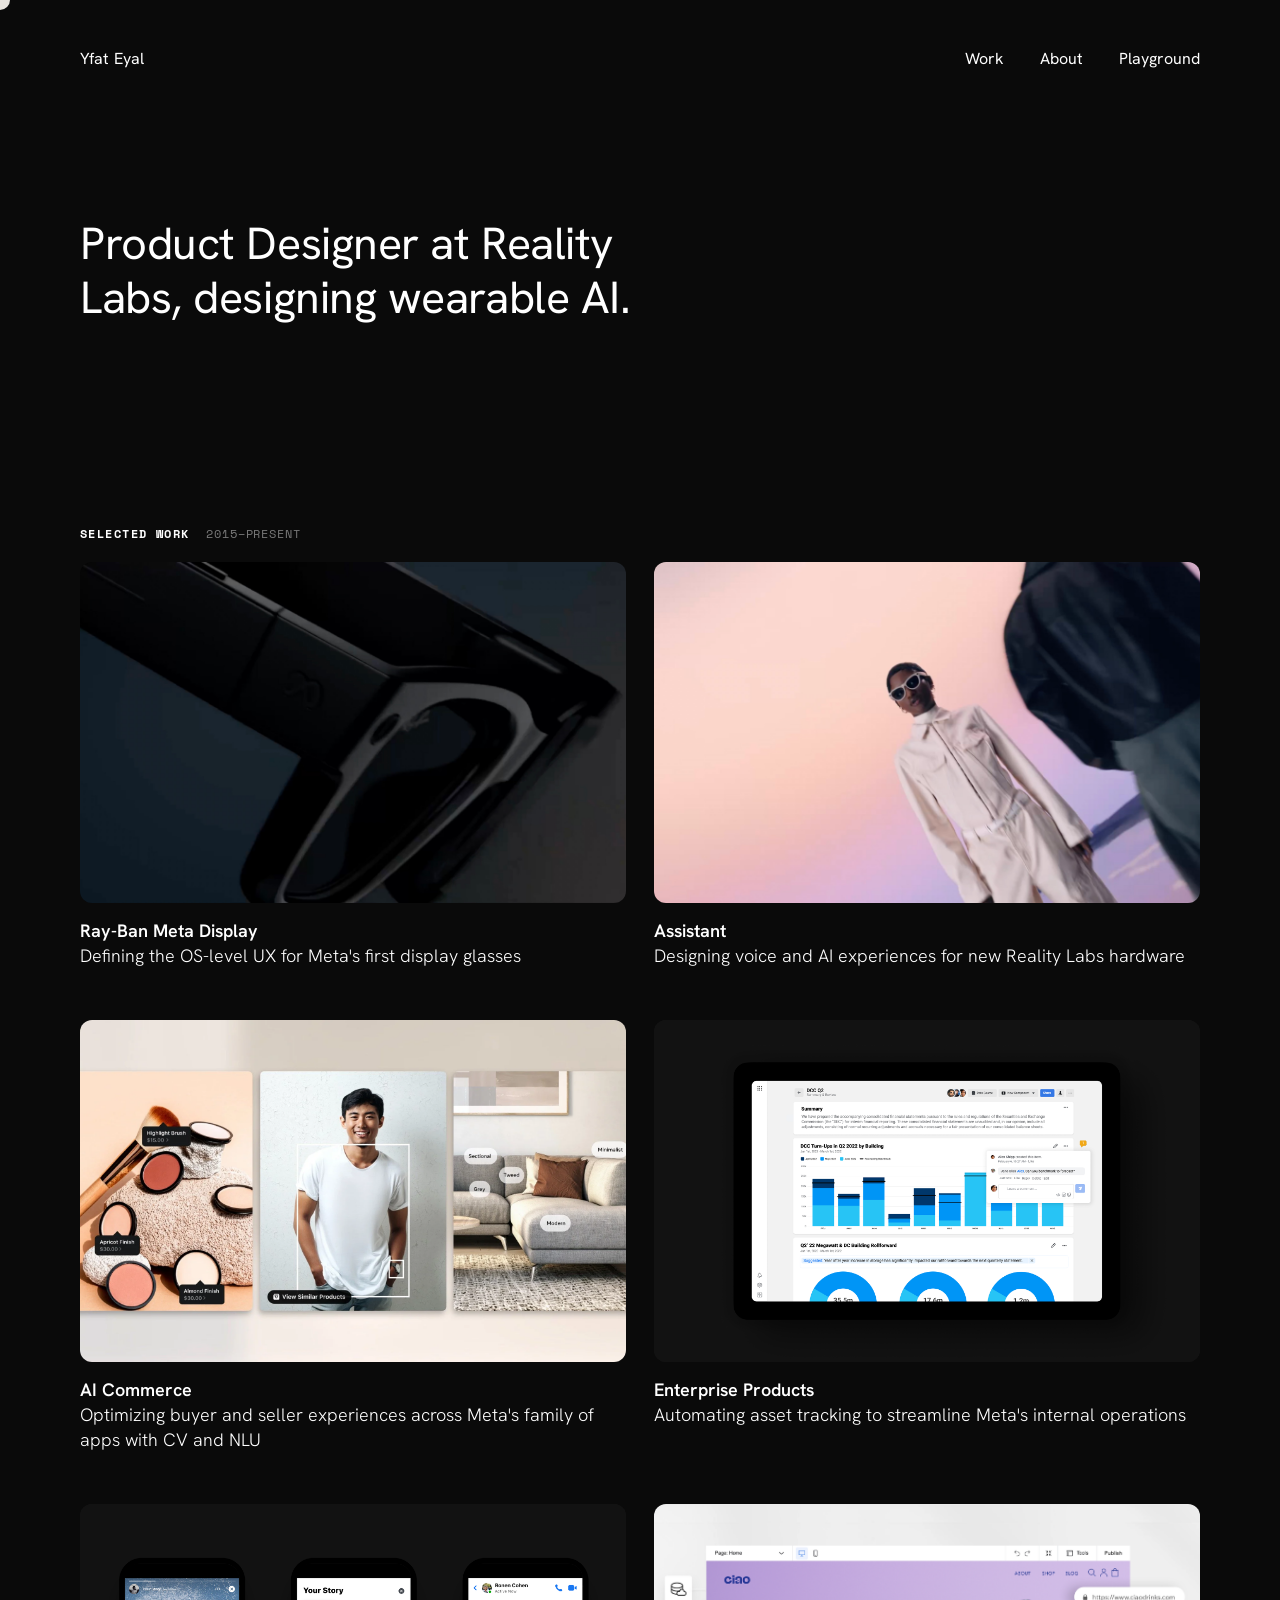
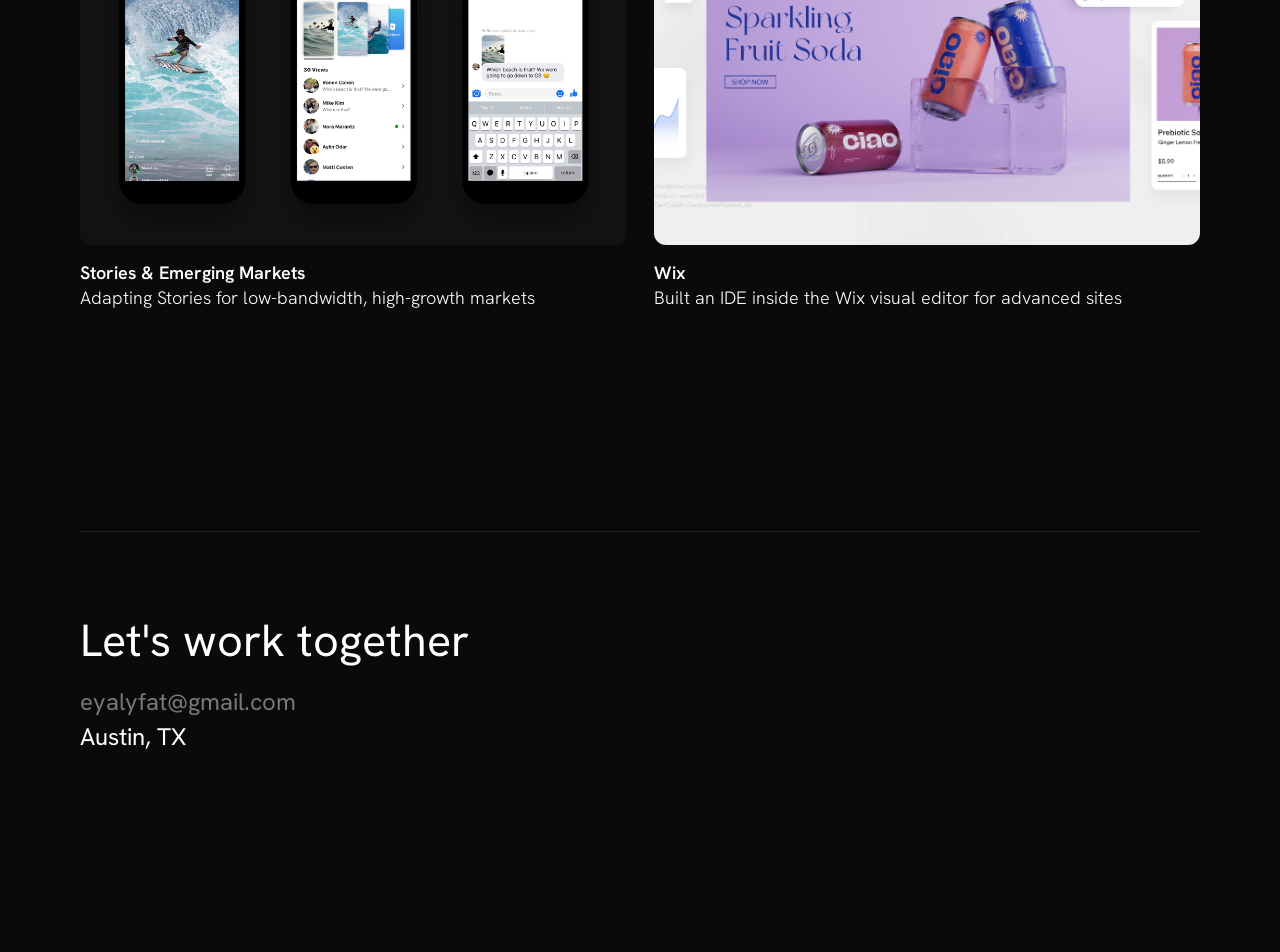
==== commit d9707a7e: "Add Stories & Wix case studies, modal upgrades, favicon, nav + copy refinements - New projects: Stor" ====
--- a/index.html
+++ b/index.html
@@ -4,6 +4,7 @@
 <meta charset="UTF-8">
 <meta name="viewport" content="width=device-width, initial-scale=1.0">
 <title>Yfat Eyal — Product Designer</title>
+<link rel="icon" href='data:image/svg+xml,<svg xmlns="http://www.w3.org/2000/svg" viewBox="0 0 100 100"><text y=".9em" font-size="90">🌵</text></svg>'>
 <link rel="preconnect" href="https://fonts.googleapis.com">
 <link rel="preconnect" href="https://fonts.gstatic.com" crossorigin>
 <link href="https://fonts.googleapis.com/css2?family=Hanken+Grotesk:wght@300;400;500;600;700&family=Space+Mono:wght@400;700&display=swap" rel="stylesheet">
@@ -15,7 +16,7 @@
 <nav id="nav">
   <a href="index.html" class="nav-name">Yfat Eyal</a>
   <div class="nav-links">
-    <a href="#work" class="nav-link">Work</a>
+    <a href="index.html" class="nav-link">Work</a>
     <a href="about.html" class="nav-link">About</a>
     <a href="playground.html" class="nav-link">Playground</a>
   </div>
@@ -68,6 +69,22 @@
       <h3 class="work-name">Enterprise Products</h3>
       <p class="work-desc">Automating asset tracking to streamline Meta's internal operations</p>
     </div>
+
+    <div class="work-item" data-reveal>
+      <div class="work-media">
+        <img src="images/stories.webp" alt="Stories & Emerging Markets" loading="lazy" decoding="async">
+      </div>
+      <h3 class="work-name">Stories & Emerging Markets</h3>
+      <p class="work-desc">Adapting Stories for low-bandwidth, high-growth markets</p>
+    </div>
+
+    <div class="work-item" data-reveal>
+      <div class="work-media">
+        <img src="images/wix.webp" alt="Wix" loading="lazy" decoding="async">
+      </div>
+      <h3 class="work-name">Wix</h3>
+      <p class="work-desc">Built an IDE inside the Wix visual editor for advanced sites</p>
+    </div>
   </div>
 </section>
 
@@ -86,6 +103,10 @@
         <div class="modal-meta-col">
           <span class="modal-label">Year</span>
           <span class="modal-value" id="modal-year"></span>
+        </div>
+        <div class="modal-meta-col" id="modal-platform-col" style="display:none">
+          <span class="modal-label">Platform</span>
+          <span class="modal-value" id="modal-platform"></span>
         </div>
       </div>
       <div class="modal-divider"></div>
--- a/styles.css
+++ b/styles.css
@@ -191,10 +191,9 @@
 
 .nav-name {
   font-family: var(--font);
-  font-size: 15px;
+  font-size: 16px;
   font-weight: 400;
   letter-spacing: 0.01em;
-  text-transform: uppercase;
 }
 
 .nav-links {
@@ -295,7 +294,7 @@
 .work-grid {
   display: grid;
   grid-template-columns: 1fr 1fr;
-  gap: 40px 28px;
+  gap: 52px 28px;
 }
 
 .work-item {
@@ -358,7 +357,7 @@
   z-index: 10000;
   align-items: flex-start;
   justify-content: center;
-  padding: 60px 40px;
+  padding: 32px 40px;
   overflow-y: auto;
 }
 
@@ -368,10 +367,10 @@
 
 .modal-card {
   background: #141414;
-  border-radius: 16px;
-  width: 100%;
-  max-width: 780px;
-  max-height: 85vh;
+  border-radius: 28px;
+  width: 100%;
+  max-width: 880px;
+  max-height: 92vh;
   overflow-y: auto;
   position: relative;
   margin: auto;
@@ -399,8 +398,8 @@
   aspect-ratio: 16 / 9;
   background: #0a0a0a;
   overflow: hidden;
-  border-radius: 0;
-  margin: 56px 24px 0;
+  border-radius: 28px;
+  margin: 43px 32px 0;
 }
 
 .modal-hero video,
@@ -411,11 +410,11 @@
 }
 
 .modal-body {
-  padding: 32px 40px 40px;
+  padding: 28px 32px 43px;
 }
 
 .modal-title {
-  font-size: 36px;
+  font-size: 44px;
   font-weight: 500;
   color: var(--white);
   margin-bottom: 24px;
@@ -495,6 +494,67 @@
   position: absolute;
   left: 0;
   color: var(--gray-2);
+}
+
+.modal-section-img {
+  width: 100%;
+  height: auto;
+  border-radius: 28px;
+  margin-top: 16px;
+  display: block;
+}
+
+.modal-embed {
+  position: relative;
+  width: 100%;
+  aspect-ratio: 16 / 9;
+  margin-top: 16px;
+  border-radius: 28px;
+  overflow: hidden;
+}
+
+.modal-embed iframe {
+  position: absolute;
+  inset: 0;
+  width: 100%;
+  height: 100%;
+  border: 0;
+}
+
+.modal-embed-thumb {
+  position: absolute;
+  inset: 0;
+  width: 100%;
+  height: 100%;
+  object-fit: cover;
+}
+
+.modal-embed-play {
+  position: absolute;
+  top: 50%;
+  left: 50%;
+  transform: translate(-50%, -50%);
+  width: 68px;
+  height: 48px;
+  background: rgba(0, 0, 0, 0.65);
+  border-radius: 14px;
+  z-index: 2;
+  transition: background 0.2s ease;
+}
+
+.modal-embed:hover .modal-embed-play {
+  background: #ff0000;
+}
+
+.modal-embed-play::after {
+  content: "";
+  position: absolute;
+  top: 50%;
+  left: 50%;
+  transform: translate(-40%, -50%);
+  border-style: solid;
+  border-width: 9px 0 9px 15px;
+  border-color: transparent transparent transparent #fff;
 }
 
 /* ================================ */
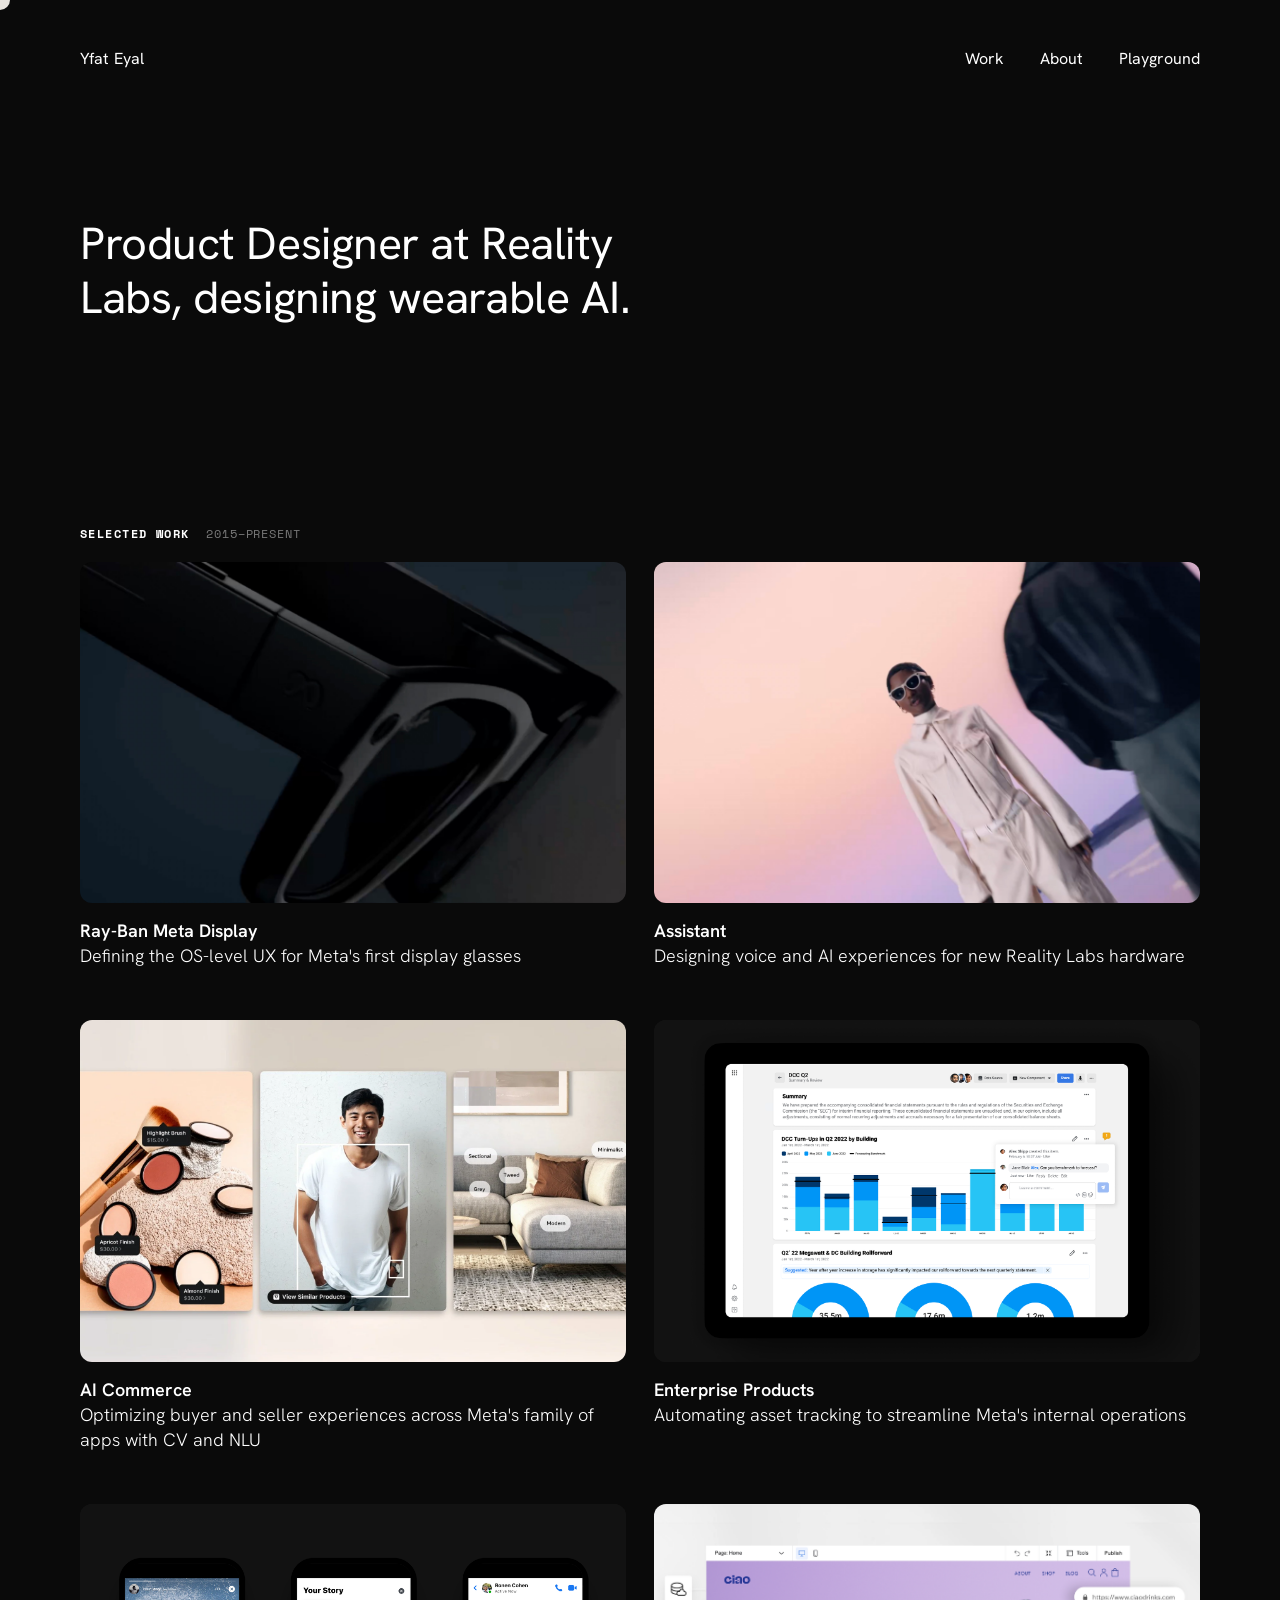
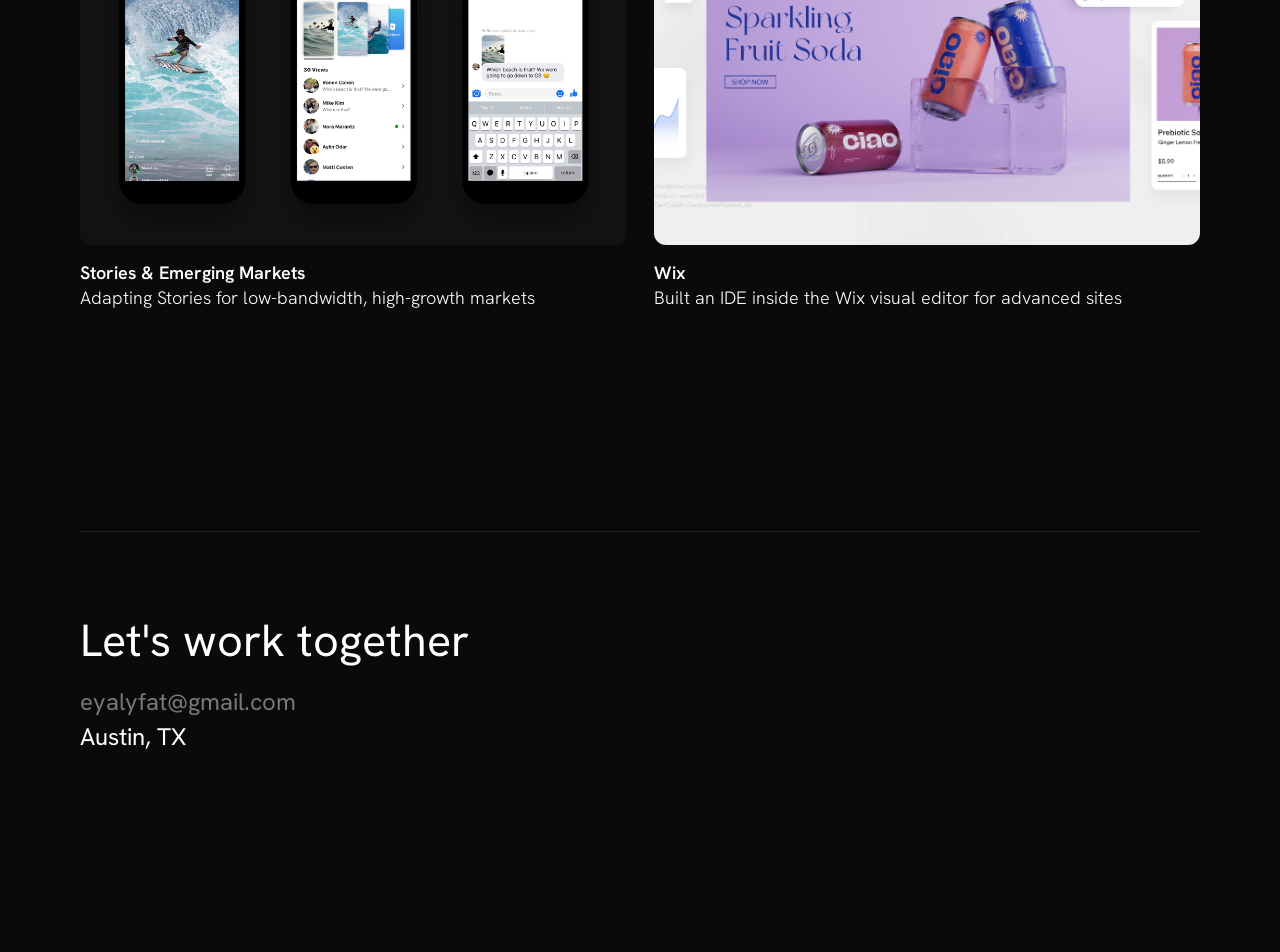
==== commit eee985ae: "Add Ray-Ban Display modal video, zoom Enterprise card image" ====
--- a/index.html
+++ b/index.html
@@ -64,7 +64,7 @@
 
     <div class="work-item" data-reveal>
       <div class="work-media">
-        <img src="images/enterprise.webp" alt="Enterprise Products" loading="lazy" decoding="async">
+        <img src="images/enterprise.webp" alt="Enterprise Products" class="zoom" loading="lazy" decoding="async">
       </div>
       <h3 class="work-name">Enterprise Products</h3>
       <p class="work-desc">Automating asset tracking to streamline Meta's internal operations</p>
--- a/styles.css
+++ b/styles.css
@@ -324,6 +324,10 @@
   height: 100%;
   object-fit: cover;
   display: block;
+}
+
+.work-media img.zoom {
+  transform: scale(1.15);
 }
 
 .work-placeholder {
